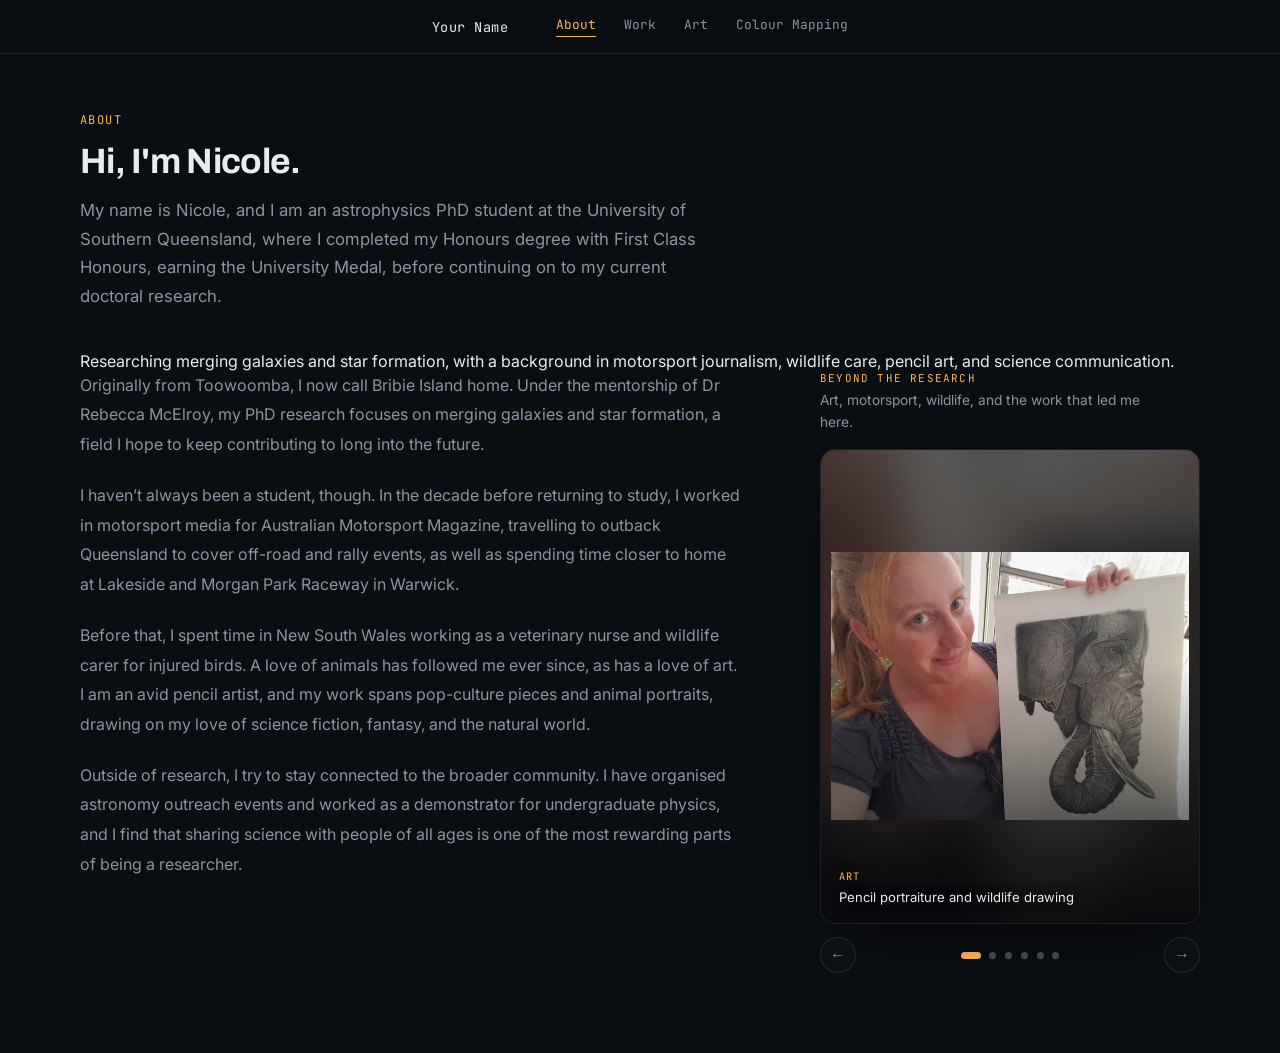
==== about.html @ 08214e82 "Add files via upload" ====
<!DOCTYPE html>
<html lang="en">
<head>
    <meta charset="UTF-8">
    <meta name="viewport" content="width=device-width, initial-scale=1.0">

    <title>About - Astrophysics Portfolio</title>
    <meta
        name="description"
        content="About Nicole - astrophysics research, science communication, art, wildlife care, and motorsport journalism."
    >

    <link rel="icon" type="image/svg+xml" href="favicon.svg">

    <link rel="preconnect" href="https://fonts.googleapis.com">
    <link rel="preconnect" href="https://fonts.gstatic.com" crossorigin>
    <link
        href="https://fonts.googleapis.com/css2?family=Archivo:wght@500;600;700;800&family=Inter:wght@400;500;600&family=JetBrains+Mono:wght@400;500;600&display=swap"
        rel="stylesheet"
    >

    <link rel="stylesheet" href="style.css">
</head>

<body>
    <header class="sitenav mono">
        <div class="sitenav-inner">
            <a href="index.html" class="sitenav-logo">Your Name</a>

            <nav class="sitenav-links" aria-label="Primary navigation">
                <a href="about.html" class="active" aria-current="page">About</a>
                <a href="work.html">Work</a>
                <a href="art.html">Art</a>
                <a href="channel_mapping.html">Colour Mapping</a>
            </nav>
        </div>
    </header>

    <main class="page-shell">
        <div class="page-inner about-page">
            <section class="about-hero">
                <div class="about-hero-copy">
                    <div class="page-eyebrow mono">About</div>

                    <h1 class="page-title">Hi, I'm Nicole.</h1>

                    <p class="page-lede">
                        My name is Nicole, and I am an astrophysics PhD student at the
                        University of Southern Queensland, where I completed my Honours
                        degree with First Class Honours, earning the University Medal,
                        before continuing on to my current doctoral research.
                    </p>

                    <p class="about-hero-support">
                        Researching merging galaxies and star formation, with a background
                        in motorsport journalism, wildlife care, pencil art, and science
                        communication.
                    </p>
                </div>
            </section>

            <div class="about-layout">
                <section class="about-body" aria-label="Biography">
                    <div class="about-copy">
                        <p>
                            Originally from Toowoomba, I now call Bribie Island home.
                            Under the mentorship of Dr Rebecca McElroy, my PhD research
                            focuses on merging galaxies and star formation, a field I
                            hope to keep contributing to long into the future.
                        </p>

                        <p>
                            I haven’t always been a student, though. In the decade before
                            returning to study, I worked in motorsport media for
                            Australian Motorsport Magazine, travelling to outback
                            Queensland to cover off-road and rally events, as well as
                            spending time closer to home at Lakeside and Morgan Park
                            Raceway in Warwick.
                        </p>

                        <p>
                            Before that, I spent time in New South Wales working as a
                            veterinary nurse and wildlife carer for injured birds. A love
                            of animals has followed me ever since, as has a love of art.
                            I am an avid pencil artist, and my work spans pop-culture
                            pieces and animal portraits, drawing on my love of science
                            fiction, fantasy, and the natural world.
                        </p>

                        <p>
                            Outside of research, I try to stay connected to the broader
                            community. I have organised astronomy outreach events and
                            worked as a demonstrator for undergraduate physics, and I
                            find that sharing science with people of all ages is one of
                            the most rewarding parts of being a researcher.
                        </p>
                    </div>
                </section>

                <aside class="about-gallery" aria-label="Photo slideshow">
                    <div class="about-gallery-heading">
                        <div class="about-gallery-kicker mono">Beyond the research</div>
                        <p>Art, motorsport, wildlife, and the work that led me here.</p>
                    </div>

                    <div
                        class="about-carousel"
                        data-carousel
                        tabindex="0"
                        aria-roledescription="carousel"
                        aria-label="Photos from art, motorsport journalism, and wildlife care"
                    >
                        <figure
                            class="about-slide is-active"
                            style="--slide-image: url('images/about/01-art-elephant.webp'); --slide-position: 52% 45%;"
                            aria-hidden="false"
                        >
                            <div class="about-slide-backdrop" aria-hidden="true"></div>
                            <img
                                src="images/about/01-art-elephant.webp"
                                alt="Portrait beside a detailed pencil drawing of an elephant"
                                loading="eager"
                            >
                            <figcaption>
                                <span class="mono">Art</span>
                                Pencil portraiture and wildlife drawing
                            </figcaption>
                        </figure>

                        <figure
                            class="about-slide"
                            style="--slide-image: url('images/about/02-motorsport-buggy.webp'); --slide-position: 62% 48%;"
                            aria-hidden="true"
                        >
                            <div class="about-slide-backdrop" aria-hidden="true"></div>
                            <img
                                src="images/about/02-motorsport-buggy.webp"
                                alt="Motorsport event selfie beside an off-road racing buggy"
                                loading="lazy"
                            >
                            <figcaption>
                                <span class="mono">Motorsport</span>
                                Reporting from off-road and rally events
                            </figcaption>
                        </figure>

                        <figure
                            class="about-slide"
                            style="--slide-image: url('images/about/03-wildlife-parrot.webp'); --slide-position: 34% 42%;"
                            aria-hidden="true"
                        >
                            <div class="about-slide-backdrop" aria-hidden="true"></div>
                            <img
                                src="images/about/03-wildlife-parrot.webp"
                                alt="Smiling portrait with a green parrot"
                                loading="lazy"
                            >
                            <figcaption>
                                <span class="mono">Wildlife</span>
                                A lifelong connection with birds and animals
                            </figcaption>
                        </figure>

                        <figure
                            class="about-slide"
                            style="--slide-image: url('images/about/04-art-portrait.webp'); --slide-position: 58% 38%;"
                            aria-hidden="true"
                        >
                            <div class="about-slide-backdrop" aria-hidden="true"></div>
                            <img
                                src="images/about/04-art-portrait.webp"
                                alt="Portrait beside a large work-in-progress fantasy artwork"
                                loading="lazy"
                            >
                            <figcaption>
                                <span class="mono">Art</span>
                                Pop-culture, fantasy, and character studies
                            </figcaption>
                        </figure>

                        <figure
                            class="about-slide"
                            style="--slide-image: url('images/about/05-motorsport-photographer.webp'); --slide-position: 50% 38%;"
                            aria-hidden="true"
                        >
                            <div class="about-slide-backdrop" aria-hidden="true"></div>
                            <img
                                src="images/about/05-motorsport-photographer.webp"
                                alt="Motorsport photographer standing in a dusty event area"
                                loading="lazy"
                            >
                            <figcaption>
                                <span class="mono">Motorsport</span>
                                Trackside photography and event coverage
                            </figcaption>
                        </figure>

                        <figure
                            class="about-slide"
                            style="--slide-image: url('images/about/06-wildlife-cockatoo.webp'); --slide-position: 42% 34%;"
                            aria-hidden="true"
                        >
                            <div class="about-slide-backdrop" aria-hidden="true"></div>
                            <img
                                src="images/about/06-wildlife-cockatoo.webp"
                                alt="Portrait beside a pink and white cockatoo"
                                loading="lazy"
                            >
                            <figcaption>
                                <span class="mono">Wildlife</span>
                                Curiosity, care, and the natural world
                            </figcaption>
                        </figure>
                    </div>

                    <div class="about-carousel-controls">
                        <button
                            class="about-carousel-arrow"
                            type="button"
                            data-carousel-prev
                            aria-label="Show previous photo"
                        >
                            &#8592;
                        </button>

                        <div class="about-carousel-dots" aria-label="Choose a photo">
                            <button class="is-active" type="button" data-carousel-dot="0" aria-label="Show photo 1" aria-current="true"></button>
                            <button type="button" data-carousel-dot="1" aria-label="Show photo 2"></button>
                            <button type="button" data-carousel-dot="2" aria-label="Show photo 3"></button>
                            <button type="button" data-carousel-dot="3" aria-label="Show photo 4"></button>
                            <button type="button" data-carousel-dot="4" aria-label="Show photo 5"></button>
                            <button type="button" data-carousel-dot="5" aria-label="Show photo 6"></button>
                        </div>

                        <button
                            class="about-carousel-arrow"
                            type="button"
                            data-carousel-next
                            aria-label="Show next photo"
                        >
                            &#8594;
                        </button>
                    </div>
                </aside>
            </div>
        </div>
    </main>

    <script>
        (() => {
            const carousel = document.querySelector('[data-carousel]');
            if (!carousel) return;

            const slides = [...carousel.querySelectorAll('.about-slide')];
            const dots = [...document.querySelectorAll('[data-carousel-dot]')];
            const previousButton = document.querySelector('[data-carousel-prev]');
            const nextButton = document.querySelector('[data-carousel-next]');
            const reduceMotion = window.matchMedia('(prefers-reduced-motion: reduce)');

            let currentIndex = 0;
            let timer = null;
            let userPaused = false;

            const showSlide = (index) => {
                currentIndex = (index + slides.length) % slides.length;

                slides.forEach((slide, slideIndex) => {
                    const isActive = slideIndex === currentIndex;
                    slide.classList.toggle('is-active', isActive);
                    slide.setAttribute('aria-hidden', String(!isActive));
                });

                dots.forEach((dot, dotIndex) => {
                    const isActive = dotIndex === currentIndex;
                    dot.classList.toggle('is-active', isActive);

                    if (isActive) {
                        dot.setAttribute('aria-current', 'true');
                    } else {
                        dot.removeAttribute('aria-current');
                    }
                });
            };

            const stopTimer = () => {
                if (timer !== null) {
                    window.clearInterval(timer);
                    timer = null;
                }
            };

            const startTimer = () => {
                stopTimer();

                if (reduceMotion.matches || userPaused || document.hidden) return;

                timer = window.setInterval(() => {
                    showSlide(currentIndex + 1);
                }, 6000);
            };

            const showPrevious = () => {
                showSlide(currentIndex - 1);
                startTimer();
            };

            const showNext = () => {
                showSlide(currentIndex + 1);
                startTimer();
            };

            previousButton?.addEventListener('click', showPrevious);
            nextButton?.addEventListener('click', showNext);

            dots.forEach((dot) => {
                dot.addEventListener('click', () => {
                    showSlide(Number(dot.dataset.carouselDot));
                    startTimer();
                });
            });

            carousel.addEventListener('mouseenter', stopTimer);
            carousel.addEventListener('mouseleave', startTimer);
            carousel.addEventListener('focusin', stopTimer);
            carousel.addEventListener('focusout', startTimer);

            carousel.addEventListener('keydown', (event) => {
                if (event.key === 'ArrowLeft') {
                    event.preventDefault();
                    showPrevious();
                }

                if (event.key === 'ArrowRight') {
                    event.preventDefault();
                    showNext();
                }
            });

            document.addEventListener('visibilitychange', startTimer);
            reduceMotion.addEventListener?.('change', startTimer);

            showSlide(0);
            startTimer();
        })();
    </script>
</body>
</html>
---- style.css ----
/* --- YOUR CONTROL PANEL (CSS Variables) --- */
:root {
    --bg: #0a0d12;
    --panel: rgba(18, 22, 29, 0.55); /* Transparent dark blue/gray */
    --border-lit: rgba(255, 255, 255, 0.1);
    --text: #e8ecf1;
    --muted: #8a94a3;
    --accent: #ffb454;
    
    --font-main: 'Inter', sans-serif;
    --font-heading: 'Archivo', sans-serif;
    --font-mono: 'JetBrains Mono', monospace;
}

/* --- BASE STYLES --- */
* {
    margin: 0;
    padding: 0;
    box-sizing: border-box;
}

html {
    background: var(--bg);
}

body {
    background: var(--bg);
    color: var(--text);
    font-family: var(--font-main);
    -webkit-font-smoothing: antialiased;
}

/* Homepage only: centers the glass panel perfectly, hides video overflow.
   Applied via <body class="home-body"> on index.html - other pages need
   normal document flow so their content isn't shrunk into a centered box. */
body.home-body {
    display: flex;
    align-items: center;
    justify-content: center;
    min-height: 100vh;
    overflow: hidden;
}

.mono {
    font-family: var(--font-mono);
}

/* --- BACKGROUND VIDEO & OVERLAY --- */
.bg-video {
    position: absolute;
    top: 50%;
    left: 50%;
    min-width: 100%;
    min-height: 100%;
    width: auto;
    height: auto;
    transform: translate(-50%, -50%);
    z-index: -2; /* Pushes video to the very back */
    object-fit: cover;
}

.bg-overlay {
    position: absolute;
    top: 0;
    left: 0;
    width: 100vw;
    height: 100vh;
    background: rgba(10, 13, 18, 0.65); /* Dims the video */
    z-index: -1; /* Sits between the video and the glass panel */
}

/* --- GLASS PANEL --- */
.glass-panel {
    background: var(--panel);
    backdrop-filter: blur(16px);
    -webkit-backdrop-filter: blur(16px); /* For Safari support */
    border: 1px solid var(--border-lit);
    border-radius: 16px;
    padding: 3rem 4rem;
    text-align: center;
    max-width: 700px;
    width: 90%;
    z-index: 1;
    box-shadow: 0 25px 50px -12px rgba(0, 0, 0, 0.5);
}

.profile-pic {
    width: 120px;
    height: 120px;
    border-radius: 50%;
    background-color: var(--border-lit);
    /* When you have a profile photo, upload it to GitHub and uncomment the line below: */
    /* background-image: url('your-photo-name.jpg'); */
    background-size: cover;
    background-position: center;
    margin: 0 auto 1.5rem;
    border: 2px solid var(--border-lit);
}

.name {
    font-family: var(--font-heading);
    font-weight: 700;
    font-size: 2.5rem;
    margin-bottom: 0.5rem;
    letter-spacing: -0.02em;
}

.title {
    color: var(--accent);
    font-size: 0.85rem;
    text-transform: uppercase;
    letter-spacing: 0.1em;
    margin-bottom: 1.5rem;
}

.bio {
    color: var(--muted);
    line-height: 1.7;
    margin-bottom: 2.5rem;
    font-size: 1.05rem;
}

/* --- NAVIGATION LINKS --- */
.links {
    display: flex;
    justify-content: center;
    flex-wrap: wrap;
    gap: 2rem;
    font-size: 0.85rem;
}

.links a {
    color: var(--text);
    text-decoration: none;
    position: relative;
    padding-bottom: 4px;
    transition: color 0.3s ease;
}

.links a:hover {
    color: var(--accent);
}

/* Animated underline effect on hover */
.links a::after {
    content: '';
    position: absolute;
    width: 0;
    height: 1px;
    bottom: 0;
    left: 0;
    background-color: var(--accent);
    transition: width 0.3s ease;
}

.links a:hover::after {
    width: 100%;
}

/* --- MOBILE RESPONSIVENESS --- */
@media (max-width: 600px) {
    .glass-panel {
        padding: 2rem;
    }
    .links {
        gap: 1rem;
        flex-direction: column;
    }
}

/* --- REDUCED MOTION --- */
@media (prefers-reduced-motion: reduce) {
    .bg-video {
        display: none;
    }
    .bg-overlay {
        background: var(--bg);
    }
}

/* =============================================================
   SITE-WIDE NAV (present on every page - home, about, work, art,
   colour mapping). Lets people get around from anywhere, not just
   the homepage hero.
   ============================================================= */
.sitenav {
    position: fixed;
    top: 0;
    left: 0;
    width: 100%;
    z-index: 10;
    background: rgba(10, 13, 18, 0.55);
    backdrop-filter: blur(12px);
    -webkit-backdrop-filter: blur(12px);
    border-bottom: 1px solid var(--border-lit);
}

.sitenav-inner {
    max-width: 1180px;
    margin: 0 auto;
    padding: 1rem 1.5rem;
    display: flex;
    align-items: center;
    justify-content: center;
    gap: 3rem;
}

.sitenav-logo {
    color: var(--text);
    text-decoration: none;
    font-size: 0.85rem;
    letter-spacing: 0.04em;
}

.sitenav-links {
    display: flex;
    gap: 1.75rem;
    font-size: 0.8rem;
}

.sitenav-links a {
    color: var(--muted);
    text-decoration: none;
    padding-bottom: 3px;
    border-bottom: 1px solid transparent;
    transition: color 0.2s ease, border-color 0.2s ease;
}

.sitenav-links a:hover {
    color: var(--text);
}

.sitenav-links a.active {
    color: var(--accent);
    border-bottom-color: var(--accent);
}

/* --- Mobile nav: stack + wrap --- */
@media (max-width: 600px) {
    .sitenav-inner {
        flex-direction: column;
        gap: 0.6rem;
        padding: 0.85rem 1.25rem;
    }
    .sitenav-links {
        gap: 1.1rem;
        flex-wrap: wrap;
        justify-content: center;
    }
}

/* =============================================================
   INTERIOR PAGE SHELL (about / work / art) - no video background,
   just the base colour, so longer text stays easy to read.
   ============================================================= */
.page-shell {
    min-height: 100vh;
    padding: 7rem 1.5rem 5rem;
    background: var(--bg);
}

.page-inner {
    max-width: 800px;
    margin: 0 auto;
}

.page-eyebrow {
    color: var(--accent);
    font-size: 0.75rem;
    letter-spacing: 0.12em;
    text-transform: uppercase;
    margin-bottom: 0.9rem;
}

.page-title {
    font-family: var(--font-heading);
    font-weight: 700;
    font-size: 2.2rem;
    letter-spacing: -0.02em;
    margin-bottom: 1rem;
}

.page-lede {
    color: var(--muted);
    line-height: 1.7;
    font-size: 1.05rem;
    max-width: 620px;
    margin-bottom: 2.5rem;
}

/* --- Placeholder callouts: obvious, not meant to ship --- */
.placeholder-note {
    border: 1px dashed var(--border-lit);
    border-radius: 10px;
    padding: 1.1rem 1.3rem;
    margin-bottom: 1.5rem;
    color: var(--muted);
    font-size: 0.85rem;
    line-height: 1.6;
}

.placeholder-note b {
    color: var(--accent);
    font-family: var(--font-mono);
    font-size: 0.72rem;
    letter-spacing: 0.06em;
    text-transform: uppercase;
    display: block;
    margin-bottom: 0.4rem;
}

/* --- Work list --- */
.work-list {
    display: flex;
    flex-direction: column;
    gap: 1.1rem;
}

.work-card {
    background: var(--panel);
    border: 1px solid var(--border-lit);
    border-radius: 12px;
    padding: 1.4rem 1.6rem;
}

.work-card h3 {
    font-family: var(--font-heading);
    font-size: 1.15rem;
    margin-bottom: 0.4rem;
}

.work-card p {
    color: var(--muted);
    font-size: 0.95rem;
    line-height: 1.6;
    margin-bottom: 0.8rem;
}

.work-tags {
    display: flex;
    gap: 0.5rem;
    flex-wrap: wrap;
}

.work-tags span {
    font-family: var(--font-mono);
    font-size: 0.7rem;
    color: var(--muted);
    border: 1px solid var(--border-lit);
    border-radius: 999px;
    padding: 0.2rem 0.6rem;
}

/* --- Art grid --- */
.art-grid {
    display: grid;
    grid-template-columns: repeat(3, 1fr);
    gap: 0.9rem;
}

@media (max-width: 600px) {
    .art-grid {
        grid-template-columns: repeat(2, 1fr);
    }
}

.art-tile {
    aspect-ratio: 1/1;
    border-radius: 10px;
    border: 1px dashed var(--border-lit);
    background: var(--panel);
    display: flex;
    align-items: center;
    justify-content: center;
    color: var(--muted);
    font-family: var(--font-mono);
    font-size: 0.7rem;
    text-align: center;
    padding: 0.5rem;
}

/* --- CTA button (homepage hero) --- */
.btn-primary {
    display: inline-block;
    background: var(--accent);
    color: #1a1206;
    font-family: var(--font-mono);
    font-size: 0.8rem;
    font-weight: 600;
    text-decoration: none;
    padding: 0.7rem 1.3rem;
    border-radius: 999px;
    margin-top: 0.5rem;
    transition: filter 0.2s ease;
}

.btn-primary:hover {
    filter: brightness(1.08);
}
/* =============================================================
   ABOUT PAGE - BIOGRAPHY + PHOTO STORY
   ============================================================= */
.about-page {
    max-width: 1120px;
}

.about-intro {
    max-width: 780px;
}

.about-intro .page-lede {
    max-width: 760px;
    margin-bottom: 3.25rem;
}

.about-layout {
    display: grid;
    grid-template-columns: minmax(0, 1fr) minmax(300px, 380px);
    gap: clamp(2.5rem, 6vw, 5rem);
    align-items: start;
}

.about-copy {
    max-width: 680px;
}

.about-copy p {
    color: var(--muted);
    font-size: 1rem;
    line-height: 1.85;
    margin-bottom: 1.35rem;
}

.about-copy p:last-child {
    margin-bottom: 0;
}

/* Keeping the biography left aligned is more readable than full
   justification at this width. Add text-align: justify here later
   if you decide you prefer the more formal editorial look. */

.about-gallery {
    position: sticky;
    top: 6.5rem;
}

.about-gallery-heading {
    margin-bottom: 1rem;
}

.about-gallery-kicker {
    color: var(--accent);
    font-size: 0.68rem;
    letter-spacing: 0.11em;
    text-transform: uppercase;
    margin-bottom: 0.35rem;
}

.about-gallery-heading p {
    color: var(--muted);
    font-size: 0.86rem;
    line-height: 1.55;
    max-width: 330px;
}

.about-carousel {
    position: relative;
    aspect-ratio: 4 / 5;
    overflow: hidden;
    border-radius: 15px;
    border: 1px solid var(--border-lit);
    background: #05070a;
    box-shadow: 0 24px 55px -32px rgba(0, 0, 0, 0.95);
    isolation: isolate;
    outline: none;
}

.about-carousel:focus-visible {
    border-color: var(--accent);
    box-shadow:
        0 0 0 3px rgba(255, 180, 84, 0.16),
        0 24px 55px -32px rgba(0, 0, 0, 0.95);
}

.about-slide {
    position: absolute;
    inset: 0;
    margin: 0;
    opacity: 0;
    visibility: hidden;
    transition: opacity 0.75s ease, visibility 0.75s ease;
}

.about-slide.is-active {
    opacity: 1;
    visibility: visible;
    z-index: 2;
}

.about-slide-backdrop {
    position: absolute;
    inset: -8%;
    z-index: 0;
    background-image: var(--slide-image);
    background-position: center;
    background-size: cover;
    filter: blur(25px) brightness(0.42) saturate(0.8);
    transform: scale(1.12);
}

.about-slide::after {
    content: "";
    position: absolute;
    inset: 0;
    z-index: 2;
    pointer-events: none;
    background:
        linear-gradient(
            to bottom,
            rgba(5, 7, 10, 0.03) 45%,
            rgba(5, 7, 10, 0.9) 100%
        );
}

.about-slide img {
    position: relative;
    z-index: 1;
    display: block;
    width: 100%;
    height: 100%;
    object-fit: contain;
    padding: 0.65rem;
}

.about-slide figcaption {
    position: absolute;
    left: 1.15rem;
    right: 1.15rem;
    bottom: 1rem;
    z-index: 3;
    color: var(--text);
    font-size: 0.82rem;
    line-height: 1.45;
    text-shadow: 0 1px 12px rgba(0, 0, 0, 0.85);
}

.about-slide figcaption .mono {
    display: block;
    color: var(--accent);
    font-size: 0.64rem;
    letter-spacing: 0.1em;
    text-transform: uppercase;
    margin-bottom: 0.2rem;
}

.about-carousel-controls {
    display: grid;
    grid-template-columns: 36px 1fr 36px;
    align-items: center;
    gap: 0.8rem;
    margin-top: 0.85rem;
}

.about-carousel-arrow {
    width: 36px;
    height: 36px;
    display: inline-flex;
    align-items: center;
    justify-content: center;
    border: 1px solid var(--border-lit);
    border-radius: 999px;
    background: var(--panel);
    color: var(--muted);
    cursor: pointer;
    font-size: 1rem;
    transition:
        color 0.2s ease,
        border-color 0.2s ease,
        background 0.2s ease;
}

.about-carousel-arrow:hover,
.about-carousel-arrow:focus-visible {
    color: var(--text);
    border-color: var(--accent);
    background: rgba(255, 180, 84, 0.08);
    outline: none;
}

.about-carousel-dots {
    display: flex;
    align-items: center;
    justify-content: center;
    gap: 0.55rem;
}

.about-carousel-dots button {
    width: 7px;
    height: 7px;
    padding: 0;
    border: 0;
    border-radius: 999px;
    background: var(--muted);
    opacity: 0.42;
    cursor: pointer;
    transition:
        width 0.2s ease,
        opacity 0.2s ease,
        background 0.2s ease;
}

.about-carousel-dots button:hover,
.about-carousel-dots button:focus-visible {
    opacity: 0.9;
    outline: 2px solid rgba(255, 180, 84, 0.35);
    outline-offset: 3px;
}

.about-carousel-dots button.is-active {
    width: 20px;
    background: var(--accent);
    opacity: 1;
}

@media (max-width: 860px) {
    .about-layout {
        grid-template-columns: 1fr;
        gap: 3rem;
    }

    .about-gallery {
        position: static;
        width: min(100%, 440px);
    }

    .about-gallery-heading p {
        max-width: none;
    }
}

@media (max-width: 600px) {
    .about-intro .page-lede {
        margin-bottom: 2.5rem;
    }

    .about-copy p {
        font-size: 0.96rem;
        line-height: 1.78;
    }

    .about-gallery {
        width: 100%;
    }
}

@media (prefers-reduced-motion: reduce) {
    .about-slide {
        transition: none;
    }

    .about-carousel-dots button,
    .about-carousel-arrow {
        transition: none;
    }
}
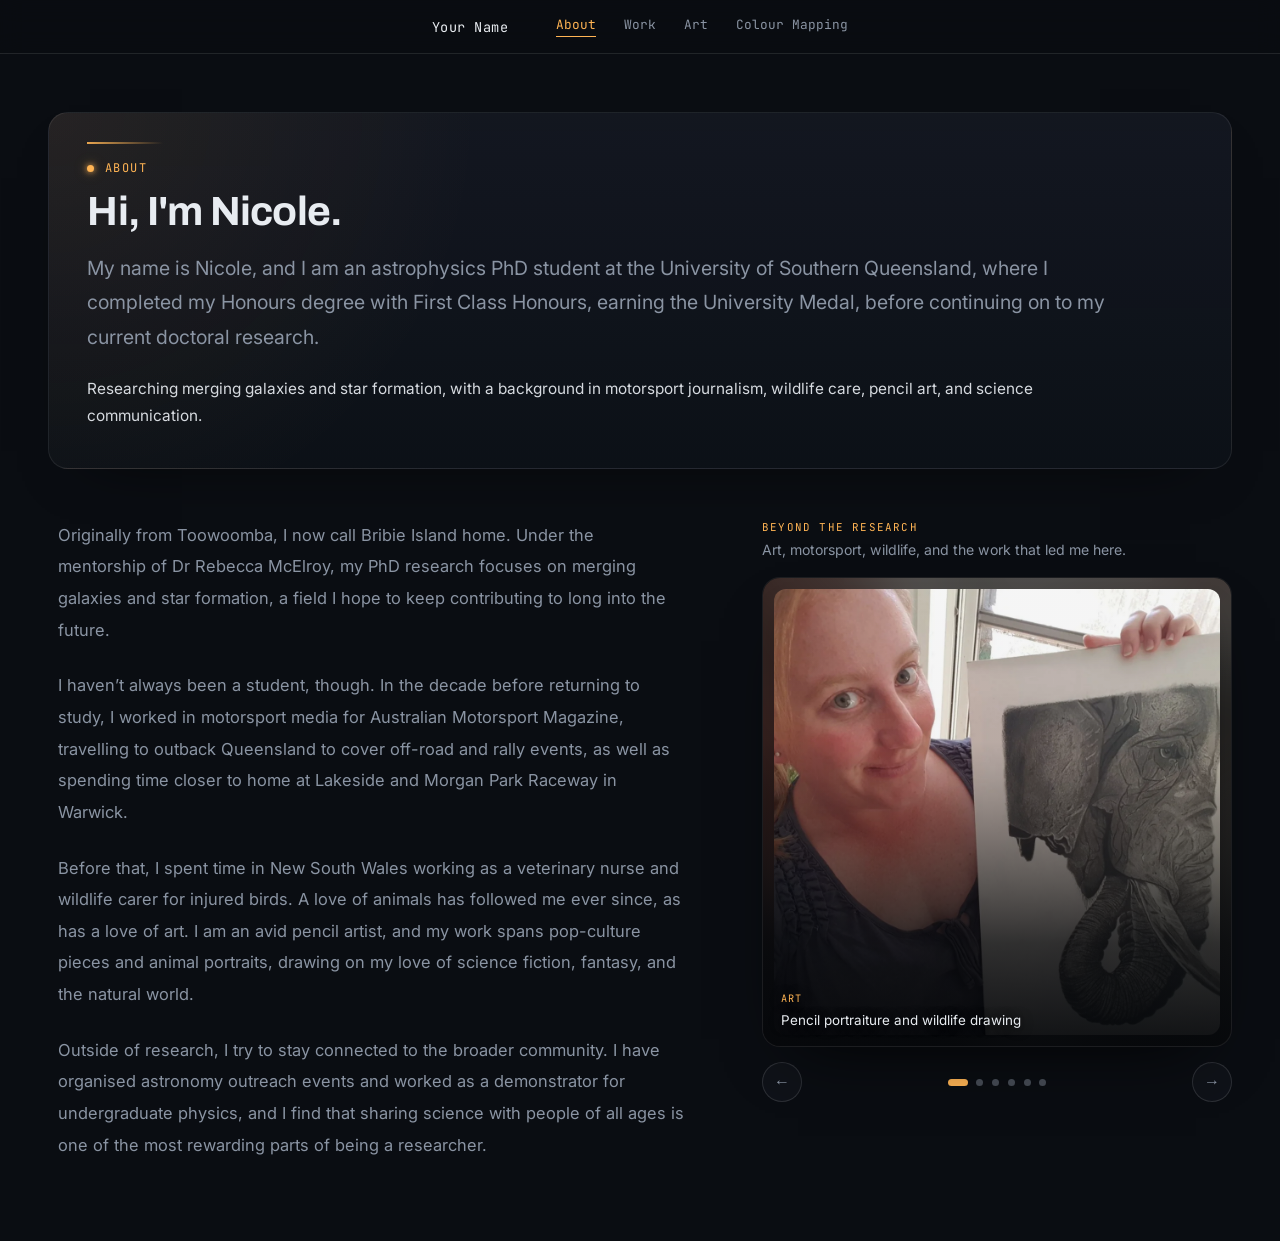
==== commit 155ab91e: "Add files via upload" ====
--- a/about.html
+++ b/about.html
@@ -11,22 +11,360 @@
     >
 
     <link rel="icon" type="image/svg+xml" href="favicon.svg">
-
     <link rel="preconnect" href="https://fonts.googleapis.com">
     <link rel="preconnect" href="https://fonts.gstatic.com" crossorigin>
     <link
         href="https://fonts.googleapis.com/css2?family=Archivo:wght@500;600;700;800&family=Inter:wght@400;500;600&family=JetBrains+Mono:wght@400;500;600&display=swap"
         rel="stylesheet"
     >
-
     <link rel="stylesheet" href="style.css">
+
+    <!-- About-page layout is kept here so later shared CSS edits cannot break it. -->
+    <style>
+        .about-v4 .about-v4-shell {
+            min-height: 100vh;
+            padding: 7rem clamp(1.5rem, 4vw, 3rem) 5rem;
+            background: var(--bg);
+        }
+
+        .about-v4 .about-v4-inner {
+            width: min(100%, 1380px);
+            margin: 0 auto;
+        }
+
+        .about-v4 .about-v4-hero {
+            position: relative;
+            overflow: hidden;
+            padding: clamp(1.8rem, 3vw, 2.8rem);
+            margin-bottom: clamp(2.7rem, 4vw, 4rem);
+            border: 1px solid rgba(255, 255, 255, 0.08);
+            border-radius: 20px;
+            background:
+                radial-gradient(circle at top left, rgba(255, 180, 84, 0.08), transparent 35%),
+                linear-gradient(180deg, rgba(20, 24, 33, 0.95), rgba(13, 17, 24, 0.91));
+            box-shadow: 0 24px 60px -42px rgba(0, 0, 0, 0.85);
+        }
+
+        .about-v4 .about-v4-hero::before {
+            content: "";
+            position: absolute;
+            left: clamp(1.8rem, 3vw, 2.8rem);
+            top: clamp(1.35rem, 2.3vw, 1.95rem);
+            width: 76px;
+            height: 2px;
+            background: linear-gradient(90deg, var(--accent), rgba(255, 180, 84, 0));
+            opacity: 0.9;
+        }
+
+        .about-v4 .about-v4-hero-copy {
+            position: relative;
+            z-index: 1;
+            padding-top: 0.55rem;
+        }
+
+        .about-v4 .about-v4-eyebrow {
+            display: flex;
+            align-items: center;
+            gap: 0.65rem;
+            color: var(--accent);
+            font-family: var(--font-mono);
+            font-size: 0.75rem;
+            letter-spacing: 0.12em;
+            text-transform: uppercase;
+            margin-bottom: 0.9rem;
+        }
+
+        .about-v4 .about-v4-eyebrow::before {
+            content: "";
+            width: 7px;
+            height: 7px;
+            flex: 0 0 7px;
+            border-radius: 50%;
+            background: var(--accent);
+            box-shadow:
+                0 0 6px rgba(255, 180, 84, 0.95),
+                0 0 14px rgba(255, 180, 84, 0.4);
+        }
+
+        .about-v4 .about-v4-title {
+            font-family: var(--font-heading);
+            font-weight: 700;
+            font-size: clamp(2.55rem, 3.1vw, 3.7rem);
+            line-height: 1.02;
+            letter-spacing: -0.02em;
+            margin: 0 0 1.15rem;
+        }
+
+        .about-v4 .about-v4-lede {
+            max-width: 1050px;
+            color: var(--muted);
+            font-size: clamp(1.05rem, 0.55vw + 0.92rem, 1.22rem);
+            line-height: 1.78;
+            margin: 0 0 1.35rem;
+        }
+
+        .about-v4 .about-v4-summary {
+            max-width: 980px;
+            color: var(--text);
+            font-size: 0.96rem;
+            line-height: 1.72;
+            margin: 0;
+            opacity: 0.92;
+        }
+
+        .about-v4 .about-v4-layout {
+            display: grid;
+            grid-template-columns: minmax(0, 1fr) minmax(380px, 470px);
+            gap: clamp(3rem, 6vw, 5.5rem);
+            align-items: start;
+        }
+
+        .about-v4 .about-v4-copy {
+            max-width: 800px;
+            padding-left: clamp(0rem, 1vw, 0.65rem);
+        }
+
+        .about-v4 .about-v4-copy p {
+            color: var(--muted);
+            font-size: 1.03rem;
+            line-height: 1.92;
+            margin: 0 0 1.5rem;
+        }
+
+        .about-v4 .about-v4-copy p:last-child {
+            margin-bottom: 0;
+        }
+
+        .about-v4 .about-v4-gallery {
+            position: sticky;
+            top: 6.7rem;
+            align-self: start;
+            min-width: 0;
+        }
+
+        .about-v4 .about-v4-gallery-heading {
+            margin-bottom: 1rem;
+        }
+
+        .about-v4 .about-v4-gallery-kicker {
+            color: var(--accent);
+            font-family: var(--font-mono);
+            font-size: 0.68rem;
+            letter-spacing: 0.11em;
+            text-transform: uppercase;
+            margin-bottom: 0.35rem;
+        }
+
+        .about-v4 .about-v4-gallery-heading p {
+            max-width: 410px;
+            color: var(--muted);
+            font-size: 0.88rem;
+            line-height: 1.55;
+            margin: 0;
+        }
+
+        .about-v4 .about-v4-carousel {
+            position: relative;
+            width: 100%;
+            aspect-ratio: 1 / 1;
+            overflow: hidden;
+            border-radius: 18px;
+            border: 1px solid rgba(255, 255, 255, 0.09);
+            background: #05070a;
+            box-shadow: 0 28px 65px -36px rgba(0, 0, 0, 0.95);
+            isolation: isolate;
+            outline: none;
+        }
+
+        .about-v4 .about-v4-carousel:focus-visible {
+            border-color: var(--accent);
+            box-shadow:
+                0 0 0 3px rgba(255, 180, 84, 0.16),
+                0 28px 65px -36px rgba(0, 0, 0, 0.95);
+        }
+
+        .about-v4 .about-v4-slide {
+            position: absolute;
+            inset: 0;
+            margin: 0;
+            opacity: 0;
+            visibility: hidden;
+            transition: opacity 0.75s ease, visibility 0.75s ease;
+        }
+
+        .about-v4 .about-v4-slide.is-active {
+            opacity: 1;
+            visibility: visible;
+            z-index: 2;
+        }
+
+        .about-v4 .about-v4-backdrop {
+            position: absolute;
+            inset: -10%;
+            z-index: 0;
+            background-image: var(--slide-image);
+            background-position: var(--slide-position, center);
+            background-size: cover;
+            filter: blur(28px) brightness(0.38) saturate(0.82);
+            transform: scale(1.12);
+        }
+
+        .about-v4 .about-v4-slide::after {
+            content: "";
+            position: absolute;
+            inset: 0;
+            z-index: 2;
+            pointer-events: none;
+            background: linear-gradient(
+                to bottom,
+                rgba(5, 7, 10, 0.04) 35%,
+                rgba(5, 7, 10, 0.78) 78%,
+                rgba(5, 7, 10, 0.94) 100%
+            );
+        }
+
+        .about-v4 .about-v4-slide img {
+            position: relative;
+            z-index: 1;
+            display: block;
+            width: calc(100% - 1.4rem);
+            height: calc(100% - 1.4rem);
+            margin: 0.7rem;
+            border-radius: 12px;
+            object-fit: cover;
+            object-position: var(--slide-position, center);
+            box-shadow: 0 12px 32px -20px rgba(0, 0, 0, 0.85);
+        }
+
+        .about-v4 .about-v4-slide figcaption {
+            position: absolute;
+            left: 1.15rem;
+            right: 1.15rem;
+            bottom: 1rem;
+            z-index: 3;
+            color: var(--text);
+            font-size: 0.84rem;
+            line-height: 1.45;
+            text-shadow: 0 1px 12px rgba(0, 0, 0, 0.85);
+        }
+
+        .about-v4 .about-v4-slide figcaption span {
+            display: block;
+            color: var(--accent);
+            font-family: var(--font-mono);
+            font-size: 0.64rem;
+            letter-spacing: 0.1em;
+            text-transform: uppercase;
+            margin-bottom: 0.22rem;
+        }
+
+        .about-v4 .about-v4-controls {
+            display: grid;
+            grid-template-columns: 40px 1fr 40px;
+            align-items: center;
+            gap: 0.8rem;
+            margin-top: 0.95rem;
+        }
+
+        .about-v4 .about-v4-arrow {
+            width: 40px;
+            height: 40px;
+            display: inline-flex;
+            align-items: center;
+            justify-content: center;
+            border: 1px solid rgba(255, 255, 255, 0.12);
+            border-radius: 999px;
+            background: rgba(18, 22, 29, 0.72);
+            color: var(--muted);
+            cursor: pointer;
+            font-size: 1rem;
+            transition: color 0.2s ease, border-color 0.2s ease, background 0.2s ease;
+        }
+
+        .about-v4 .about-v4-arrow:hover,
+        .about-v4 .about-v4-arrow:focus-visible {
+            color: var(--text);
+            border-color: var(--accent);
+            background: rgba(255, 180, 84, 0.08);
+            outline: none;
+        }
+
+        .about-v4 .about-v4-dots {
+            display: flex;
+            align-items: center;
+            justify-content: center;
+            gap: 0.55rem;
+        }
+
+        .about-v4 .about-v4-dots button {
+            width: 7px;
+            height: 7px;
+            padding: 0;
+            border: 0;
+            border-radius: 999px;
+            background: var(--muted);
+            opacity: 0.42;
+            cursor: pointer;
+            transition: width 0.2s ease, opacity 0.2s ease, background 0.2s ease;
+        }
+
+        .about-v4 .about-v4-dots button.is-active {
+            width: 20px;
+            background: var(--accent);
+            opacity: 1;
+        }
+
+        @media (max-width: 940px) {
+            .about-v4 .about-v4-layout {
+                grid-template-columns: 1fr;
+                gap: 3rem;
+            }
+
+            .about-v4 .about-v4-gallery {
+                position: static;
+                width: min(100%, 540px);
+            }
+        }
+
+        @media (max-width: 600px) {
+            .about-v4 .about-v4-hero {
+                padding: 1.4rem;
+                margin-bottom: 2.5rem;
+                border-radius: 16px;
+            }
+
+            .about-v4 .about-v4-title {
+                font-size: clamp(2.2rem, 8vw, 2.8rem);
+            }
+
+            .about-v4 .about-v4-lede {
+                font-size: 1rem;
+                line-height: 1.72;
+            }
+
+            .about-v4 .about-v4-copy p {
+                font-size: 0.98rem;
+                line-height: 1.8;
+            }
+
+            .about-v4 .about-v4-gallery {
+                width: 100%;
+            }
+        }
+
+        @media (prefers-reduced-motion: reduce) {
+            .about-v4 .about-v4-slide,
+            .about-v4 .about-v4-dots button {
+                transition: none;
+            }
+        }
+    </style>
 </head>
 
-<body>
+<body class="about-v4">
     <header class="sitenav mono">
         <div class="sitenav-inner">
             <a href="index.html" class="sitenav-logo">Your Name</a>
-
             <nav class="sitenav-links" aria-label="Primary navigation">
                 <a href="about.html" class="active" aria-current="page">About</a>
                 <a href="work.html">Work</a>
@@ -36,22 +374,19 @@
         </div>
     </header>
 
-    <main class="page-shell">
-        <div class="page-inner about-page">
-            <section class="about-hero">
-                <div class="about-hero-copy">
-                    <div class="page-eyebrow mono">About</div>
-
-                    <h1 class="page-title">Hi, I'm Nicole.</h1>
-
-                    <p class="page-lede">
+    <main class="about-v4-shell">
+        <div class="about-v4-inner">
+            <section class="about-v4-hero">
+                <div class="about-v4-hero-copy">
+                    <div class="about-v4-eyebrow">About</div>
+                    <h1 class="about-v4-title">Hi, I'm Nicole.</h1>
+                    <p class="about-v4-lede">
                         My name is Nicole, and I am an astrophysics PhD student at the
                         University of Southern Queensland, where I completed my Honours
                         degree with First Class Honours, earning the University Medal,
                         before continuing on to my current doctoral research.
                     </p>
-
-                    <p class="about-hero-support">
+                    <p class="about-v4-summary">
                         Researching merging galaxies and star formation, with a background
                         in motorsport journalism, wildlife care, pencil art, and science
                         communication.
@@ -59,187 +394,86 @@
                 </div>
             </section>
 
-            <div class="about-layout">
-                <section class="about-body" aria-label="Biography">
-                    <div class="about-copy">
-                        <p>
-                            Originally from Toowoomba, I now call Bribie Island home.
-                            Under the mentorship of Dr Rebecca McElroy, my PhD research
-                            focuses on merging galaxies and star formation, a field I
-                            hope to keep contributing to long into the future.
-                        </p>
-
-                        <p>
-                            I haven’t always been a student, though. In the decade before
-                            returning to study, I worked in motorsport media for
-                            Australian Motorsport Magazine, travelling to outback
-                            Queensland to cover off-road and rally events, as well as
-                            spending time closer to home at Lakeside and Morgan Park
-                            Raceway in Warwick.
-                        </p>
-
-                        <p>
-                            Before that, I spent time in New South Wales working as a
-                            veterinary nurse and wildlife carer for injured birds. A love
-                            of animals has followed me ever since, as has a love of art.
-                            I am an avid pencil artist, and my work spans pop-culture
-                            pieces and animal portraits, drawing on my love of science
-                            fiction, fantasy, and the natural world.
-                        </p>
-
-                        <p>
-                            Outside of research, I try to stay connected to the broader
-                            community. I have organised astronomy outreach events and
-                            worked as a demonstrator for undergraduate physics, and I
-                            find that sharing science with people of all ages is one of
-                            the most rewarding parts of being a researcher.
-                        </p>
-                    </div>
+            <div class="about-v4-layout">
+                <section class="about-v4-copy" aria-label="Biography">
+                    <p>
+                        Originally from Toowoomba, I now call Bribie Island home. Under the
+                        mentorship of Dr Rebecca McElroy, my PhD research focuses on merging
+                        galaxies and star formation, a field I hope to keep contributing to
+                        long into the future.
+                    </p>
+                    <p>
+                        I haven’t always been a student, though. In the decade before returning
+                        to study, I worked in motorsport media for Australian Motorsport Magazine,
+                        travelling to outback Queensland to cover off-road and rally events, as
+                        well as spending time closer to home at Lakeside and Morgan Park Raceway
+                        in Warwick.
+                    </p>
+                    <p>
+                        Before that, I spent time in New South Wales working as a veterinary
+                        nurse and wildlife carer for injured birds. A love of animals has followed
+                        me ever since, as has a love of art. I am an avid pencil artist, and my work
+                        spans pop-culture pieces and animal portraits, drawing on my love of science
+                        fiction, fantasy, and the natural world.
+                    </p>
+                    <p>
+                        Outside of research, I try to stay connected to the broader community. I
+                        have organised astronomy outreach events and worked as a demonstrator for
+                        undergraduate physics, and I find that sharing science with people of all
+                        ages is one of the most rewarding parts of being a researcher.
+                    </p>
                 </section>
 
-                <aside class="about-gallery" aria-label="Photo slideshow">
-                    <div class="about-gallery-heading">
-                        <div class="about-gallery-kicker mono">Beyond the research</div>
+                <aside class="about-v4-gallery" aria-label="Photo slideshow">
+                    <div class="about-v4-gallery-heading">
+                        <div class="about-v4-gallery-kicker">Beyond the research</div>
                         <p>Art, motorsport, wildlife, and the work that led me here.</p>
                     </div>
 
-                    <div
-                        class="about-carousel"
-                        data-carousel
-                        tabindex="0"
-                        aria-roledescription="carousel"
-                        aria-label="Photos from art, motorsport journalism, and wildlife care"
-                    >
-                        <figure
-                            class="about-slide is-active"
-                            style="--slide-image: url('images/about/01-art-elephant.webp'); --slide-position: 52% 45%;"
-                            aria-hidden="false"
-                        >
-                            <div class="about-slide-backdrop" aria-hidden="true"></div>
-                            <img
-                                src="images/about/01-art-elephant.webp"
-                                alt="Portrait beside a detailed pencil drawing of an elephant"
-                                loading="eager"
-                            >
-                            <figcaption>
-                                <span class="mono">Art</span>
-                                Pencil portraiture and wildlife drawing
-                            </figcaption>
+                    <div class="about-v4-carousel" data-carousel tabindex="0">
+                        <figure class="about-v4-slide is-active" style="--slide-image:url('images/about/01-art-elephant.webp');--slide-position:52% 45%;" aria-hidden="false">
+                            <div class="about-v4-backdrop" aria-hidden="true"></div>
+                            <img src="images/about/01-art-elephant.webp" alt="Portrait beside a detailed pencil drawing of an elephant" loading="eager">
+                            <figcaption><span>Art</span>Pencil portraiture and wildlife drawing</figcaption>
                         </figure>
-
-                        <figure
-                            class="about-slide"
-                            style="--slide-image: url('images/about/02-motorsport-buggy.webp'); --slide-position: 62% 48%;"
-                            aria-hidden="true"
-                        >
-                            <div class="about-slide-backdrop" aria-hidden="true"></div>
-                            <img
-                                src="images/about/02-motorsport-buggy.webp"
-                                alt="Motorsport event selfie beside an off-road racing buggy"
-                                loading="lazy"
-                            >
-                            <figcaption>
-                                <span class="mono">Motorsport</span>
-                                Reporting from off-road and rally events
-                            </figcaption>
+                        <figure class="about-v4-slide" style="--slide-image:url('images/about/02-motorsport-buggy.webp');--slide-position:62% 48%;" aria-hidden="true">
+                            <div class="about-v4-backdrop" aria-hidden="true"></div>
+                            <img src="images/about/02-motorsport-buggy.webp" alt="Motorsport event selfie beside an off-road racing buggy" loading="lazy">
+                            <figcaption><span>Motorsport</span>Reporting from off-road and rally events</figcaption>
                         </figure>
-
-                        <figure
-                            class="about-slide"
-                            style="--slide-image: url('images/about/03-wildlife-parrot.webp'); --slide-position: 34% 42%;"
-                            aria-hidden="true"
-                        >
-                            <div class="about-slide-backdrop" aria-hidden="true"></div>
-                            <img
-                                src="images/about/03-wildlife-parrot.webp"
-                                alt="Smiling portrait with a green parrot"
-                                loading="lazy"
-                            >
-                            <figcaption>
-                                <span class="mono">Wildlife</span>
-                                A lifelong connection with birds and animals
-                            </figcaption>
+                        <figure class="about-v4-slide" style="--slide-image:url('images/about/03-wildlife-parrot.webp');--slide-position:34% 42%;" aria-hidden="true">
+                            <div class="about-v4-backdrop" aria-hidden="true"></div>
+                            <img src="images/about/03-wildlife-parrot.webp" alt="Smiling portrait with a green parrot" loading="lazy">
+                            <figcaption><span>Wildlife</span>A lifelong connection with birds and animals</figcaption>
                         </figure>
-
-                        <figure
-                            class="about-slide"
-                            style="--slide-image: url('images/about/04-art-portrait.webp'); --slide-position: 58% 38%;"
-                            aria-hidden="true"
-                        >
-                            <div class="about-slide-backdrop" aria-hidden="true"></div>
-                            <img
-                                src="images/about/04-art-portrait.webp"
-                                alt="Portrait beside a large work-in-progress fantasy artwork"
-                                loading="lazy"
-                            >
-                            <figcaption>
-                                <span class="mono">Art</span>
-                                Pop-culture, fantasy, and character studies
-                            </figcaption>
+                        <figure class="about-v4-slide" style="--slide-image:url('images/about/04-art-portrait.webp');--slide-position:58% 38%;" aria-hidden="true">
+                            <div class="about-v4-backdrop" aria-hidden="true"></div>
+                            <img src="images/about/04-art-portrait.webp" alt="Portrait beside a large work-in-progress fantasy artwork" loading="lazy">
+                            <figcaption><span>Art</span>Pop-culture, fantasy, and character studies</figcaption>
                         </figure>
-
-                        <figure
-                            class="about-slide"
-                            style="--slide-image: url('images/about/05-motorsport-photographer.webp'); --slide-position: 50% 38%;"
-                            aria-hidden="true"
-                        >
-                            <div class="about-slide-backdrop" aria-hidden="true"></div>
-                            <img
-                                src="images/about/05-motorsport-photographer.webp"
-                                alt="Motorsport photographer standing in a dusty event area"
-                                loading="lazy"
-                            >
-                            <figcaption>
-                                <span class="mono">Motorsport</span>
-                                Trackside photography and event coverage
-                            </figcaption>
+                        <figure class="about-v4-slide" style="--slide-image:url('images/about/05-motorsport-photographer.webp');--slide-position:50% 38%;" aria-hidden="true">
+                            <div class="about-v4-backdrop" aria-hidden="true"></div>
+                            <img src="images/about/05-motorsport-photographer.webp" alt="Motorsport photographer standing in a dusty event area" loading="lazy">
+                            <figcaption><span>Motorsport</span>Trackside photography and event coverage</figcaption>
                         </figure>
-
-                        <figure
-                            class="about-slide"
-                            style="--slide-image: url('images/about/06-wildlife-cockatoo.webp'); --slide-position: 42% 34%;"
-                            aria-hidden="true"
-                        >
-                            <div class="about-slide-backdrop" aria-hidden="true"></div>
-                            <img
-                                src="images/about/06-wildlife-cockatoo.webp"
-                                alt="Portrait beside a pink and white cockatoo"
-                                loading="lazy"
-                            >
-                            <figcaption>
-                                <span class="mono">Wildlife</span>
-                                Curiosity, care, and the natural world
-                            </figcaption>
+                        <figure class="about-v4-slide" style="--slide-image:url('images/about/06-wildlife-cockatoo.webp');--slide-position:42% 34%;" aria-hidden="true">
+                            <div class="about-v4-backdrop" aria-hidden="true"></div>
+                            <img src="images/about/06-wildlife-cockatoo.webp" alt="Portrait beside a pink and white cockatoo" loading="lazy">
+                            <figcaption><span>Wildlife</span>Curiosity, care, and the natural world</figcaption>
                         </figure>
                     </div>
 
-                    <div class="about-carousel-controls">
-                        <button
-                            class="about-carousel-arrow"
-                            type="button"
-                            data-carousel-prev
-                            aria-label="Show previous photo"
-                        >
-                            &#8592;
-                        </button>
-
-                        <div class="about-carousel-dots" aria-label="Choose a photo">
-                            <button class="is-active" type="button" data-carousel-dot="0" aria-label="Show photo 1" aria-current="true"></button>
-                            <button type="button" data-carousel-dot="1" aria-label="Show photo 2"></button>
-                            <button type="button" data-carousel-dot="2" aria-label="Show photo 3"></button>
-                            <button type="button" data-carousel-dot="3" aria-label="Show photo 4"></button>
-                            <button type="button" data-carousel-dot="4" aria-label="Show photo 5"></button>
-                            <button type="button" data-carousel-dot="5" aria-label="Show photo 6"></button>
+                    <div class="about-v4-controls">
+                        <button class="about-v4-arrow" type="button" data-prev aria-label="Show previous photo">&#8592;</button>
+                        <div class="about-v4-dots" aria-label="Choose a photo">
+                            <button class="is-active" type="button" data-dot="0" aria-label="Show photo 1" aria-current="true"></button>
+                            <button type="button" data-dot="1" aria-label="Show photo 2"></button>
+                            <button type="button" data-dot="2" aria-label="Show photo 3"></button>
+                            <button type="button" data-dot="3" aria-label="Show photo 4"></button>
+                            <button type="button" data-dot="4" aria-label="Show photo 5"></button>
+                            <button type="button" data-dot="5" aria-label="Show photo 6"></button>
                         </div>
-
-                        <button
-                            class="about-carousel-arrow"
-                            type="button"
-                            data-carousel-next
-                            aria-label="Show next photo"
-                        >
-                            &#8594;
-                        </button>
+                        <button class="about-v4-arrow" type="button" data-next aria-label="Show next photo">&#8594;</button>
                     </div>
                 </aside>
             </div>
@@ -251,91 +485,53 @@
             const carousel = document.querySelector('[data-carousel]');
             if (!carousel) return;
 
-            const slides = [...carousel.querySelectorAll('.about-slide')];
-            const dots = [...document.querySelectorAll('[data-carousel-dot]')];
-            const previousButton = document.querySelector('[data-carousel-prev]');
-            const nextButton = document.querySelector('[data-carousel-next]');
+            const slides = [...carousel.querySelectorAll('.about-v4-slide')];
+            const dots = [...document.querySelectorAll('[data-dot]')];
+            const previousButton = document.querySelector('[data-prev]');
+            const nextButton = document.querySelector('[data-next]');
             const reduceMotion = window.matchMedia('(prefers-reduced-motion: reduce)');
-
             let currentIndex = 0;
             let timer = null;
-            let userPaused = false;
 
             const showSlide = (index) => {
                 currentIndex = (index + slides.length) % slides.length;
-
-                slides.forEach((slide, slideIndex) => {
-                    const isActive = slideIndex === currentIndex;
-                    slide.classList.toggle('is-active', isActive);
-                    slide.setAttribute('aria-hidden', String(!isActive));
+                slides.forEach((slide, i) => {
+                    const active = i === currentIndex;
+                    slide.classList.toggle('is-active', active);
+                    slide.setAttribute('aria-hidden', String(!active));
                 });
-
-                dots.forEach((dot, dotIndex) => {
-                    const isActive = dotIndex === currentIndex;
-                    dot.classList.toggle('is-active', isActive);
-
-                    if (isActive) {
-                        dot.setAttribute('aria-current', 'true');
-                    } else {
-                        dot.removeAttribute('aria-current');
-                    }
+                dots.forEach((dot, i) => {
+                    const active = i === currentIndex;
+                    dot.classList.toggle('is-active', active);
+                    active ? dot.setAttribute('aria-current', 'true') : dot.removeAttribute('aria-current');
                 });
             };
 
             const stopTimer = () => {
-                if (timer !== null) {
-                    window.clearInterval(timer);
-                    timer = null;
-                }
+                if (timer !== null) window.clearInterval(timer);
+                timer = null;
             };
 
             const startTimer = () => {
                 stopTimer();
-
-                if (reduceMotion.matches || userPaused || document.hidden) return;
-
-                timer = window.setInterval(() => {
-                    showSlide(currentIndex + 1);
-                }, 6000);
+                if (reduceMotion.matches || document.hidden) return;
+                timer = window.setInterval(() => showSlide(currentIndex + 1), 6000);
             };
 
-            const showPrevious = () => {
+            previousButton.addEventListener('click', () => {
                 showSlide(currentIndex - 1);
                 startTimer();
-            };
-
-            const showNext = () => {
+            });
+            nextButton.addEventListener('click', () => {
                 showSlide(currentIndex + 1);
                 startTimer();
-            };
-
-            previousButton?.addEventListener('click', showPrevious);
-            nextButton?.addEventListener('click', showNext);
-
-            dots.forEach((dot) => {
-                dot.addEventListener('click', () => {
-                    showSlide(Number(dot.dataset.carouselDot));
-                    startTimer();
-                });
             });
-
+            dots.forEach((dot) => dot.addEventListener('click', () => {
+                showSlide(Number(dot.dataset.dot));
+                startTimer();
+            }));
             carousel.addEventListener('mouseenter', stopTimer);
             carousel.addEventListener('mouseleave', startTimer);
-            carousel.addEventListener('focusin', stopTimer);
-            carousel.addEventListener('focusout', startTimer);
-
-            carousel.addEventListener('keydown', (event) => {
-                if (event.key === 'ArrowLeft') {
-                    event.preventDefault();
-                    showPrevious();
-                }
-
-                if (event.key === 'ArrowRight') {
-                    event.preventDefault();
-                    showNext();
-                }
-            });
-
             document.addEventListener('visibilitychange', startTimer);
             reduceMotion.addEventListener?.('change', startTimer);
 
--- a/style.css
+++ b/style.css
@@ -6,6 +6,7 @@
     --text: #e8ecf1;
     --muted: #8a94a3;
     --accent: #ffb454;
+    --content-width: 1380px;
     
     --font-main: 'Inter', sans-serif;
     --font-heading: 'Archivo', sans-serif;
@@ -196,7 +197,7 @@
 }
 
 .sitenav-inner {
-    max-width: 1180px;
+    max-width: var(--content-width);
     margin: 0 auto;
     padding: 1rem 1.5rem;
     display: flex;
@@ -255,12 +256,12 @@
    ============================================================= */
 .page-shell {
     min-height: 100vh;
-    padding: 7rem 1.5rem 5rem;
+    padding: 7rem clamp(1.5rem, 4vw, 3rem) 5rem;
     background: var(--bg);
 }
 
 .page-inner {
-    max-width: 800px;
+    max-width: var(--content-width);
     margin: 0 auto;
 }
 
@@ -398,50 +399,94 @@
     filter: brightness(1.08);
 }
 /* =============================================================
-   ABOUT PAGE - BIOGRAPHY + PHOTO STORY
+   ABOUT PAGE - INTRO PANEL + BIOGRAPHY/SLIDESHOW
    ============================================================= */
 .about-page {
-    max-width: 1120px;
-}
-
-.about-intro {
-    max-width: 780px;
-}
-
-.about-intro .page-lede {
+    max-width: 1380px;
+}
+
+.about-hero {
+    position: relative;
+    overflow: hidden;
+    margin-bottom: clamp(2.6rem, 4vw, 3.8rem);
+    padding: clamp(1.7rem, 3vw, 2.8rem);
+    border: 1px solid rgba(255, 255, 255, 0.08);
+    border-radius: 20px;
+    background:
+        radial-gradient(circle at top left, rgba(255, 180, 84, 0.075), transparent 34%),
+        linear-gradient(180deg, rgba(20, 24, 33, 0.94), rgba(13, 17, 24, 0.9));
+    box-shadow: 0 24px 60px -42px rgba(0, 0, 0, 0.82);
+}
+
+.about-hero::before {
+    content: "";
+    position: absolute;
+    left: clamp(1.7rem, 3vw, 2.8rem);
+    top: clamp(1.35rem, 2.4vw, 2rem);
+    width: 76px;
+    height: 2px;
+    background: linear-gradient(90deg, var(--accent), rgba(255, 180, 84, 0));
+    opacity: 0.88;
+}
+
+.about-hero-copy {
+    position: relative;
+    z-index: 1;
+    max-width: 920px;
+    padding-top: 0.55rem;
+}
+
+.about-page .page-title {
+    font-size: clamp(2.55rem, 3.1vw, 3.7rem);
+    line-height: 1.02;
+    margin-bottom: 1.15rem;
+}
+
+.about-page .page-lede {
+    max-width: 860px;
+    font-size: clamp(1.05rem, 0.55vw + 0.92rem, 1.22rem);
+    line-height: 1.78;
+    margin-bottom: 1.35rem;
+}
+
+.about-hero-support {
     max-width: 760px;
-    margin-bottom: 3.25rem;
+    color: var(--text);
+    font-size: 0.95rem;
+    line-height: 1.72;
+    opacity: 0.9;
 }
 
 .about-layout {
     display: grid;
-    grid-template-columns: minmax(0, 1fr) minmax(300px, 380px);
-    gap: clamp(2.5rem, 6vw, 5rem);
+    grid-template-columns: minmax(0, 1fr) minmax(360px, 470px);
+    gap: clamp(2.6rem, 6vw, 5.5rem);
     align-items: start;
 }
 
+.about-body {
+    padding: 0.35rem 0 1rem clamp(0rem, 1vw, 0.65rem);
+}
+
 .about-copy {
-    max-width: 680px;
+    max-width: 790px;
 }
 
 .about-copy p {
     color: var(--muted);
-    font-size: 1rem;
-    line-height: 1.85;
-    margin-bottom: 1.35rem;
+    font-size: 1.03rem;
+    line-height: 1.92;
+    margin-bottom: 1.5rem;
 }
 
 .about-copy p:last-child {
     margin-bottom: 0;
 }
 
-/* Keeping the biography left aligned is more readable than full
-   justification at this width. Add text-align: justify here later
-   if you decide you prefer the more formal editorial look. */
-
 .about-gallery {
     position: sticky;
-    top: 6.5rem;
+    top: 6.7rem;
+    align-self: start;
 }
 
 .about-gallery-heading {
@@ -457,20 +502,21 @@
 }
 
 .about-gallery-heading p {
+    max-width: 390px;
     color: var(--muted);
-    font-size: 0.86rem;
+    font-size: 0.88rem;
     line-height: 1.55;
-    max-width: 330px;
 }
 
 .about-carousel {
     position: relative;
-    aspect-ratio: 4 / 5;
+    width: 100%;
+    aspect-ratio: 1 / 1;
     overflow: hidden;
-    border-radius: 15px;
-    border: 1px solid var(--border-lit);
+    border-radius: 18px;
+    border: 1px solid rgba(255, 255, 255, 0.09);
     background: #05070a;
-    box-shadow: 0 24px 55px -32px rgba(0, 0, 0, 0.95);
+    box-shadow: 0 28px 65px -36px rgba(0, 0, 0, 0.95);
     isolation: isolate;
     outline: none;
 }
@@ -479,7 +525,7 @@
     border-color: var(--accent);
     box-shadow:
         0 0 0 3px rgba(255, 180, 84, 0.16),
-        0 24px 55px -32px rgba(0, 0, 0, 0.95);
+        0 28px 65px -36px rgba(0, 0, 0, 0.95);
 }
 
 .about-slide {
@@ -499,12 +545,12 @@
 
 .about-slide-backdrop {
     position: absolute;
-    inset: -8%;
+    inset: -10%;
     z-index: 0;
     background-image: var(--slide-image);
-    background-position: center;
+    background-position: var(--slide-position, center);
     background-size: cover;
-    filter: blur(25px) brightness(0.42) saturate(0.8);
+    filter: blur(28px) brightness(0.38) saturate(0.82);
     transform: scale(1.12);
 }
 
@@ -517,8 +563,9 @@
     background:
         linear-gradient(
             to bottom,
-            rgba(5, 7, 10, 0.03) 45%,
-            rgba(5, 7, 10, 0.9) 100%
+            rgba(5, 7, 10, 0.04) 35%,
+            rgba(5, 7, 10, 0.78) 78%,
+            rgba(5, 7, 10, 0.94) 100%
         );
 }
 
@@ -526,10 +573,13 @@
     position: relative;
     z-index: 1;
     display: block;
-    width: 100%;
-    height: 100%;
-    object-fit: contain;
-    padding: 0.65rem;
+    width: calc(100% - 1.4rem);
+    height: calc(100% - 1.4rem);
+    margin: 0.7rem;
+    border-radius: 12px;
+    object-fit: cover;
+    object-position: var(--slide-position, center);
+    box-shadow: 0 12px 32px -20px rgba(0, 0, 0, 0.85);
 }
 
 .about-slide figcaption {
@@ -539,7 +589,7 @@
     bottom: 1rem;
     z-index: 3;
     color: var(--text);
-    font-size: 0.82rem;
+    font-size: 0.84rem;
     line-height: 1.45;
     text-shadow: 0 1px 12px rgba(0, 0, 0, 0.85);
 }
@@ -550,33 +600,34 @@
     font-size: 0.64rem;
     letter-spacing: 0.1em;
     text-transform: uppercase;
-    margin-bottom: 0.2rem;
+    margin-bottom: 0.22rem;
 }
 
 .about-carousel-controls {
     display: grid;
-    grid-template-columns: 36px 1fr 36px;
+    grid-template-columns: 40px 1fr 40px;
     align-items: center;
     gap: 0.8rem;
-    margin-top: 0.85rem;
+    margin-top: 0.95rem;
 }
 
 .about-carousel-arrow {
-    width: 36px;
-    height: 36px;
+    width: 40px;
+    height: 40px;
     display: inline-flex;
     align-items: center;
     justify-content: center;
-    border: 1px solid var(--border-lit);
+    border: 1px solid rgba(255, 255, 255, 0.12);
     border-radius: 999px;
-    background: var(--panel);
+    background: rgba(18, 22, 29, 0.72);
     color: var(--muted);
     cursor: pointer;
     font-size: 1rem;
     transition:
         color 0.2s ease,
         border-color 0.2s ease,
-        background 0.2s ease;
+        background 0.2s ease,
+        transform 0.2s ease;
 }
 
 .about-carousel-arrow:hover,
@@ -584,6 +635,7 @@
     color: var(--text);
     border-color: var(--accent);
     background: rgba(255, 180, 84, 0.08);
+    transform: translateY(-1px);
     outline: none;
 }
 
@@ -622,7 +674,14 @@
     opacity: 1;
 }
 
-@media (max-width: 860px) {
+@media (max-width: 1080px) {
+    .about-layout {
+        grid-template-columns: minmax(0, 1fr) minmax(330px, 420px);
+        gap: 3rem;
+    }
+}
+
+@media (max-width: 900px) {
     .about-layout {
         grid-template-columns: 1fr;
         gap: 3rem;
@@ -630,7 +689,7 @@
 
     .about-gallery {
         position: static;
-        width: min(100%, 440px);
+        width: min(100%, 520px);
     }
 
     .about-gallery-heading p {
@@ -639,17 +698,41 @@
 }
 
 @media (max-width: 600px) {
-    .about-intro .page-lede {
+    .about-hero {
         margin-bottom: 2.5rem;
+        padding: 1.4rem;
+        border-radius: 16px;
+    }
+
+    .about-page .page-title {
+        font-size: clamp(2.2rem, 8vw, 2.8rem);
+    }
+
+    .about-page .page-lede {
+        font-size: 1rem;
+        line-height: 1.72;
+    }
+
+    .about-hero-support {
+        font-size: 0.9rem;
     }
 
     .about-copy p {
-        font-size: 0.96rem;
-        line-height: 1.78;
+        font-size: 0.98rem;
+        line-height: 1.8;
     }
 
     .about-gallery {
         width: 100%;
+    }
+
+    .about-carousel-controls {
+        grid-template-columns: 36px 1fr 36px;
+    }
+
+    .about-carousel-arrow {
+        width: 36px;
+        height: 36px;
     }
 }
 
@@ -663,3 +746,325 @@
         transition: none;
     }
 }
+
+/* =============================================================
+   INTERIOR PAGE EYEBROW LIGHT
+   Matches the glowing indicator on the Colour Mapping page.
+   ============================================================= */
+.page-eyebrow {
+    display: flex;
+    align-items: center;
+    gap: 0.65rem;
+}
+
+.page-eyebrow::before {
+    content: "";
+    width: 7px;
+    height: 7px;
+    flex: 0 0 7px;
+    border-radius: 50%;
+    background: var(--accent);
+    box-shadow:
+        0 0 6px rgba(255, 180, 84, 0.95),
+        0 0 14px rgba(255, 180, 84, 0.4);
+}
+/* =============================================================
+   HOMEPAGE HERO - PROFILE + GALAXY SLIDESHOW
+   ============================================================= */
+body.home-body {
+    min-height: 100vh;
+    padding: 7rem clamp(1.5rem, 4vw, 3rem) 3rem;
+    overflow: auto;
+}
+
+.home-shell {
+    width: min(100%, var(--content-width));
+    margin: auto;
+    position: relative;
+    z-index: 1;
+}
+
+.glass-panel.home-hero {
+    display: grid;
+    grid-template-columns: minmax(0, 1.1fr) minmax(320px, 460px);
+    gap: clamp(2rem, 5vw, 4rem);
+    align-items: center;
+    width: 100%;
+    max-width: none;
+    padding: clamp(2rem, 3vw, 3rem);
+    text-align: left;
+    border-radius: 22px;
+    background:
+        radial-gradient(circle at top left, rgba(255, 180, 84, 0.09), transparent 34%),
+        rgba(18, 22, 29, 0.52);
+}
+
+.home-copy {
+    max-width: 760px;
+}
+
+.home-eyebrow {
+    display: inline-flex;
+    align-items: center;
+    gap: 0.65rem;
+    color: var(--accent);
+    font-size: 0.75rem;
+    letter-spacing: 0.12em;
+    text-transform: uppercase;
+    margin-bottom: 1rem;
+}
+
+.home-eyebrow::before {
+    content: "";
+    width: 7px;
+    height: 7px;
+    flex: 0 0 7px;
+    border-radius: 50%;
+    background: var(--accent);
+    box-shadow:
+        0 0 6px rgba(255, 180, 84, 0.95),
+        0 0 14px rgba(255, 180, 84, 0.4);
+}
+
+.home-identity {
+    display: flex;
+    align-items: center;
+    gap: 1.25rem;
+    margin-bottom: 1.2rem;
+}
+
+.home-body .profile-pic {
+    width: 104px;
+    height: 104px;
+    flex: 0 0 104px;
+    margin: 0;
+    border: 2px solid rgba(255, 255, 255, 0.18);
+    background-image: url('images/home/nicole-profile.webp');
+    background-color: rgba(255, 255, 255, 0.06);
+    box-shadow: 0 12px 26px -18px rgba(0, 0, 0, 0.85);
+}
+
+.home-identity-copy .name {
+    margin-bottom: 0.45rem;
+    font-size: clamp(2.5rem, 4vw, 4rem);
+    line-height: 0.98;
+}
+
+.home-identity-copy .title {
+    margin-bottom: 0;
+    font-size: 0.78rem;
+    line-height: 1.55;
+}
+
+.home-hero .bio {
+    max-width: 720px;
+    margin-bottom: 1.9rem;
+    font-size: clamp(1.04rem, 1vw + 0.75rem, 1.2rem);
+    line-height: 1.82;
+}
+
+.home-actions {
+    display: flex;
+    flex-wrap: wrap;
+    gap: 0.9rem;
+    align-items: center;
+}
+
+.btn-secondary {
+    display: inline-block;
+    color: var(--text);
+    background: rgba(255, 255, 255, 0.04);
+    border: 1px solid var(--border-lit);
+    font-family: var(--font-mono);
+    font-size: 0.8rem;
+    font-weight: 600;
+    text-decoration: none;
+    padding: 0.7rem 1.3rem;
+    border-radius: 999px;
+    transition: background 0.2s ease, border-color 0.2s ease, color 0.2s ease;
+}
+
+.btn-secondary:hover {
+    background: rgba(255, 180, 84, 0.08);
+    border-color: var(--accent);
+    color: var(--text);
+}
+
+.home-galaxy-panel {
+    width: 100%;
+}
+
+.home-galaxy-heading {
+    margin-bottom: 1rem;
+}
+
+.home-galaxy-kicker {
+    color: var(--accent);
+    font-size: 0.68rem;
+    letter-spacing: 0.11em;
+    text-transform: uppercase;
+    margin-bottom: 0.35rem;
+}
+
+.home-galaxy-heading p {
+    color: var(--muted);
+    font-size: 0.9rem;
+    line-height: 1.6;
+}
+
+.home-galaxy-carousel {
+    position: relative;
+    min-height: 420px;
+    border-radius: 18px;
+    overflow: hidden;
+    border: 1px solid rgba(255, 255, 255, 0.08);
+    background: rgba(6, 8, 12, 0.85);
+    box-shadow: 0 24px 55px -30px rgba(0, 0, 0, 0.85);
+}
+
+.home-galaxy-slide {
+    position: absolute;
+    inset: 0;
+    margin: 0;
+    opacity: 0;
+    visibility: hidden;
+    transition: opacity 0.85s ease, visibility 0.85s ease;
+}
+
+.home-galaxy-slide.is-active {
+    opacity: 1;
+    visibility: visible;
+}
+
+.home-galaxy-image {
+    position: absolute;
+    inset: 0;
+    background:
+        radial-gradient(circle at 30% 25%, rgba(255, 255, 255, 0.12), transparent 22%),
+        radial-gradient(circle at 68% 42%, rgba(255, 200, 120, 0.15), transparent 24%),
+        radial-gradient(circle at 50% 70%, rgba(90, 130, 255, 0.12), transparent 28%),
+        linear-gradient(180deg, rgba(9, 12, 18, 0.4), rgba(5, 7, 10, 0.82)),
+        var(--slide-image);
+    background-color: #090c14;
+    background-position: center;
+    background-size: cover;
+    filter: saturate(1.02);
+    transform: scale(1.01);
+}
+
+.home-galaxy-slide::after {
+    content: "";
+    position: absolute;
+    inset: 0;
+    background:
+        linear-gradient(
+            to bottom,
+            rgba(5, 7, 10, 0.08) 38%,
+            rgba(5, 7, 10, 0.84) 88%,
+            rgba(5, 7, 10, 0.96) 100%
+        );
+    pointer-events: none;
+}
+
+.home-galaxy-slide figcaption {
+    position: absolute;
+    left: 1.15rem;
+    right: 1.15rem;
+    bottom: 1rem;
+    z-index: 2;
+    color: var(--text);
+    font-size: 0.86rem;
+    line-height: 1.5;
+    text-shadow: 0 1px 14px rgba(0, 0, 0, 0.9);
+}
+
+.home-galaxy-slide figcaption .mono {
+    display: block;
+    color: var(--accent);
+    font-size: 0.66rem;
+    letter-spacing: 0.1em;
+    text-transform: uppercase;
+    margin-bottom: 0.2rem;
+}
+
+.home-galaxy-dots {
+    display: flex;
+    align-items: center;
+    justify-content: center;
+    gap: 0.55rem;
+    margin-top: 0.95rem;
+}
+
+.home-galaxy-dots button {
+    width: 7px;
+    height: 7px;
+    padding: 0;
+    border: 0;
+    border-radius: 999px;
+    background: var(--muted);
+    opacity: 0.42;
+    cursor: pointer;
+    transition: width 0.2s ease, opacity 0.2s ease, background 0.2s ease;
+}
+
+.home-galaxy-dots button:hover,
+.home-galaxy-dots button:focus-visible {
+    opacity: 0.9;
+    outline: 2px solid rgba(255, 180, 84, 0.35);
+    outline-offset: 3px;
+}
+
+.home-galaxy-dots button.is-active {
+    width: 20px;
+    background: var(--accent);
+    opacity: 1;
+}
+
+@media (max-width: 980px) {
+    .glass-panel.home-hero {
+        grid-template-columns: 1fr;
+        align-items: start;
+    }
+
+    .home-galaxy-carousel {
+        min-height: 360px;
+    }
+}
+
+@media (max-width: 640px) {
+    body.home-body {
+        padding-top: 8.5rem;
+    }
+
+    .glass-panel.home-hero {
+        padding: 1.5rem;
+    }
+
+    .home-identity {
+        flex-direction: column;
+        align-items: flex-start;
+        gap: 1rem;
+    }
+
+    .home-body .profile-pic {
+        width: 88px;
+        height: 88px;
+        flex-basis: 88px;
+    }
+
+    .home-hero .bio {
+        font-size: 1rem;
+        line-height: 1.75;
+    }
+
+    .home-galaxy-carousel {
+        min-height: 300px;
+    }
+}
+
+@media (prefers-reduced-motion: reduce) {
+    .home-galaxy-slide,
+    .home-galaxy-dots button {
+        transition: none;
+    }
+}
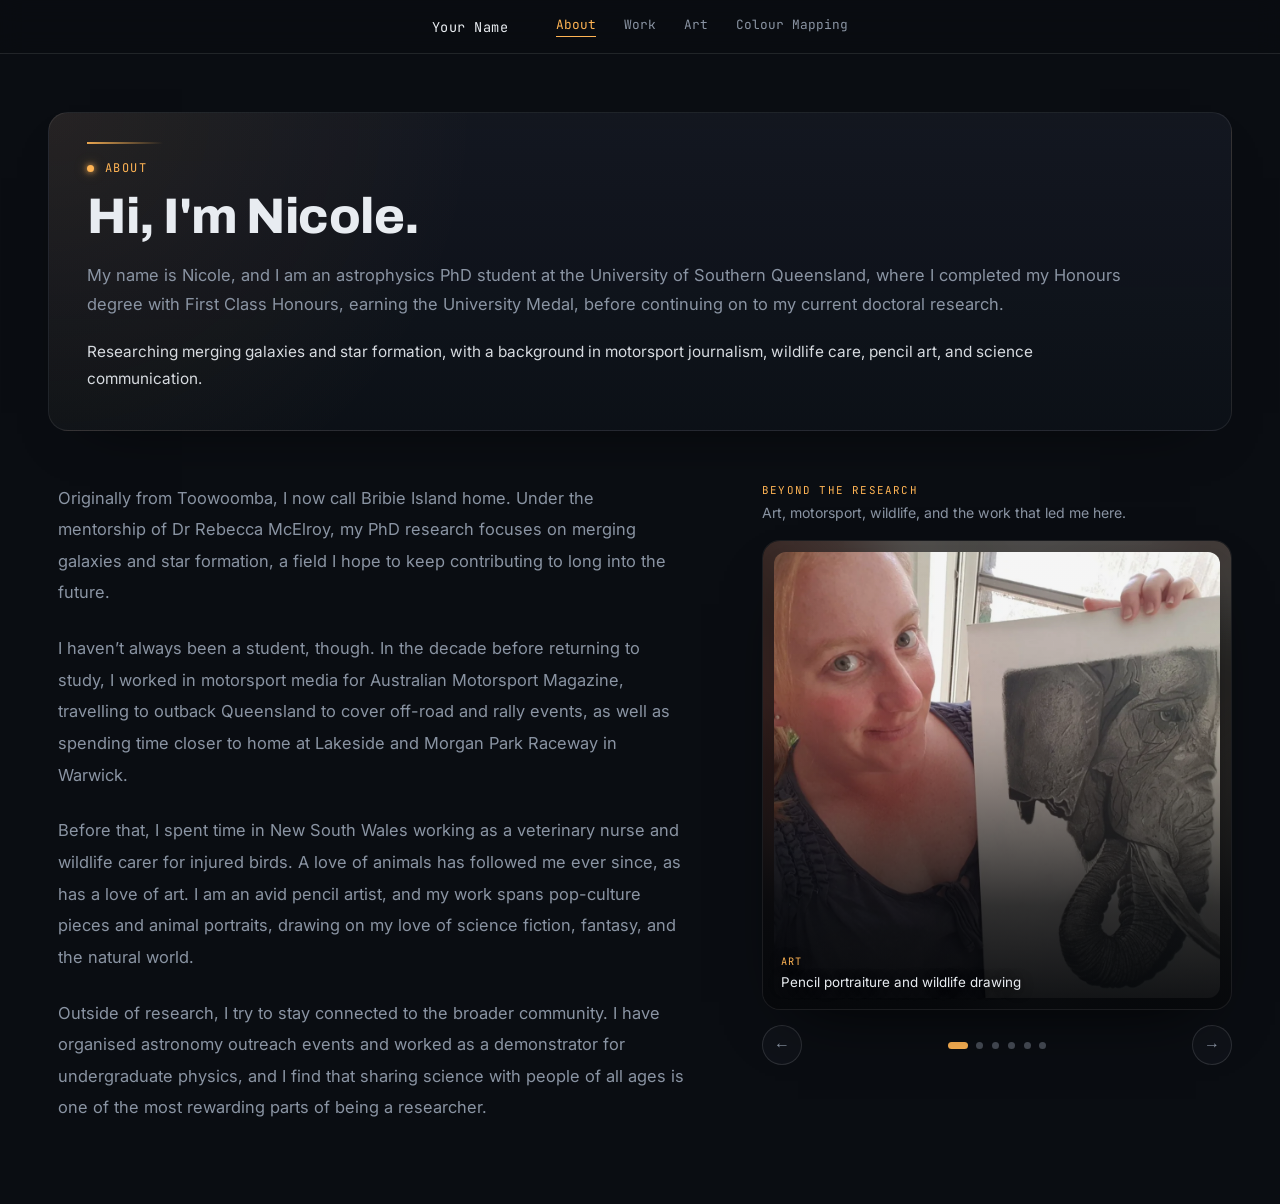
==== commit 9b8fc462: "Update styles for about section in about.html" ====
--- a/about.html
+++ b/about.html
@@ -88,18 +88,18 @@
 
         .about-v4 .about-v4-title {
             font-family: var(--font-heading);
-            font-weight: 700;
-            font-size: clamp(2.55rem, 3.1vw, 3.7rem);
-            line-height: 1.02;
-            letter-spacing: -0.02em;
+            font-weight: 800;
+            font-size: clamp(1.875rem, 4.4vw, 3.125rem);
+            line-height: 1.05;
+            letter-spacing: -0.01em;
             margin: 0 0 1.15rem;
         }
 
         .about-v4 .about-v4-lede {
             max-width: 1050px;
             color: var(--muted);
-            font-size: clamp(1.05rem, 0.55vw + 0.92rem, 1.22rem);
-            line-height: 1.78;
+            font-size: 16.5px;
+            line-height: 1.7;
             margin: 0 0 1.35rem;
         }
 
--- a/style.css
+++ b/style.css
@@ -275,10 +275,11 @@
 
 .page-title {
     font-family: var(--font-heading);
-    font-weight: 700;
-    font-size: 2.2rem;
-    letter-spacing: -0.02em;
-    margin-bottom: 1rem;
+    font-weight: 800;
+    font-size: clamp(1.875rem, 4.4vw, 3.125rem); /* 30px–50px, matches Colour Mapping's h1 */
+    line-height: 1.05;
+    letter-spacing: -0.01em;
+    margin-bottom: 1.1rem;
 }
 
 .page-lede {
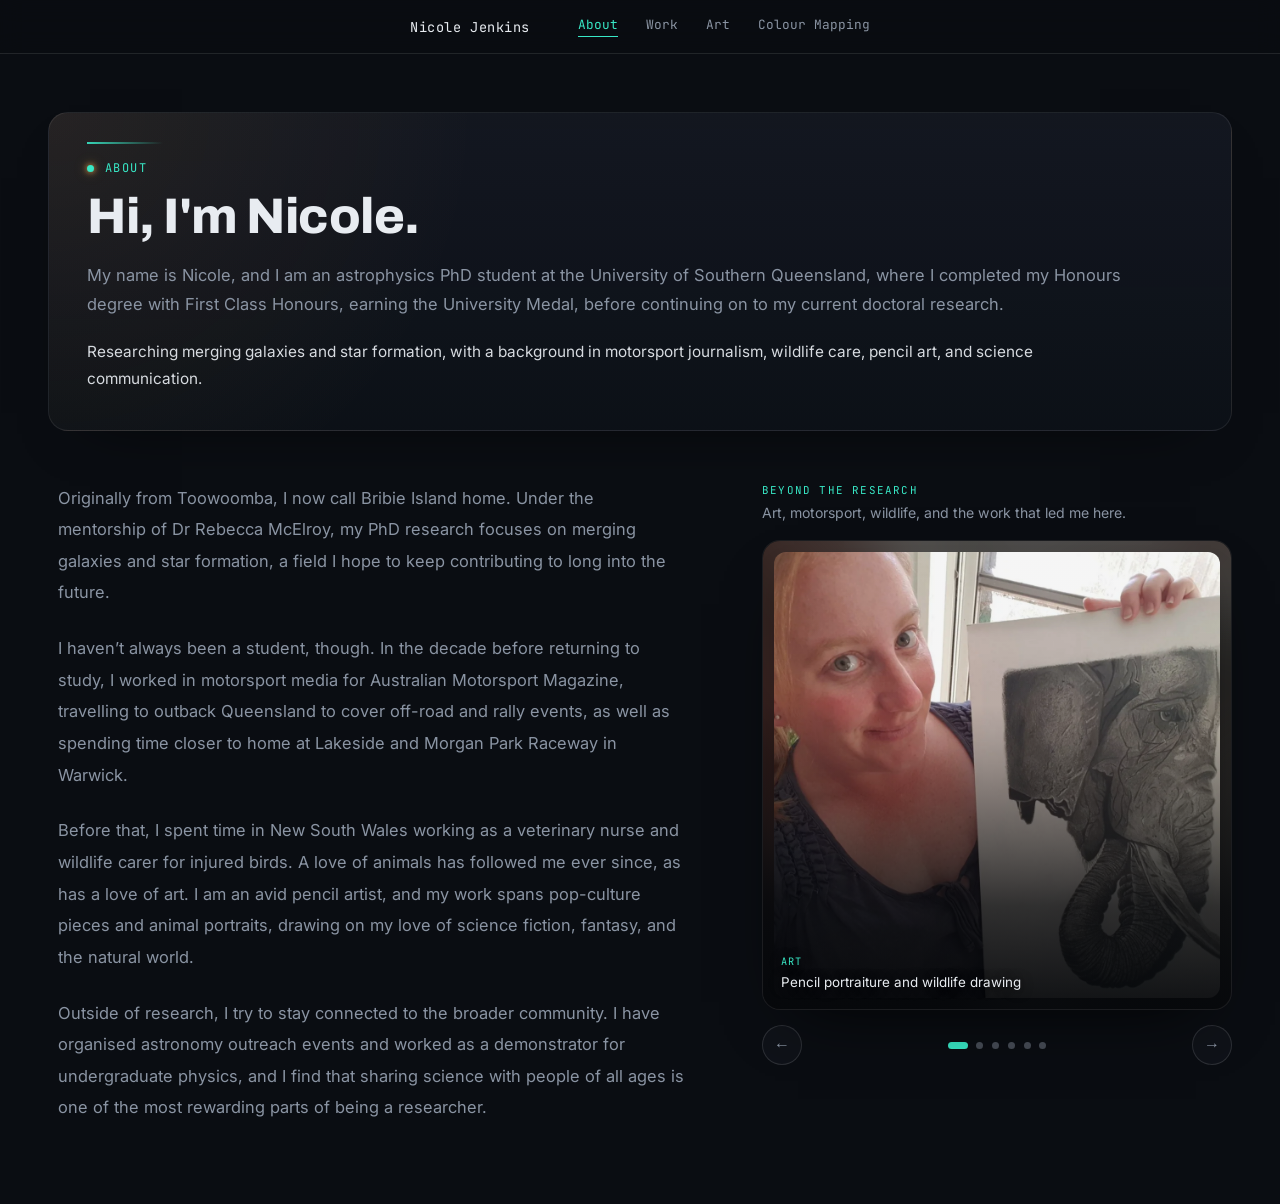
==== commit d3b39c3b: "Update about.html" ====
--- a/about.html
+++ b/about.html
@@ -334,7 +334,7 @@
             }
 
             .about-v4 .about-v4-title {
-                font-size: clamp(2.2rem, 8vw, 2.8rem);
+                font-size: clamp(1.75rem, 8vw, 2.25rem);
             }
 
             .about-v4 .about-v4-lede {
@@ -364,7 +364,7 @@
 <body class="about-v4">
     <header class="sitenav mono">
         <div class="sitenav-inner">
-            <a href="index.html" class="sitenav-logo">Your Name</a>
+            <a href="index.html" class="sitenav-logo">Nicole Jenkins</a>
             <nav class="sitenav-links" aria-label="Primary navigation">
                 <a href="about.html" class="active" aria-current="page">About</a>
                 <a href="work.html">Work</a>
--- a/style.css
+++ b/style.css
@@ -5,7 +5,7 @@
     --border-lit: rgba(255, 255, 255, 0.1);
     --text: #e8ecf1;
     --muted: #8a94a3;
-    --accent: #ffb454;
+    --accent: #38e8c6;
     --content-width: 1380px;
     
     --font-main: 'Inter', sans-serif;
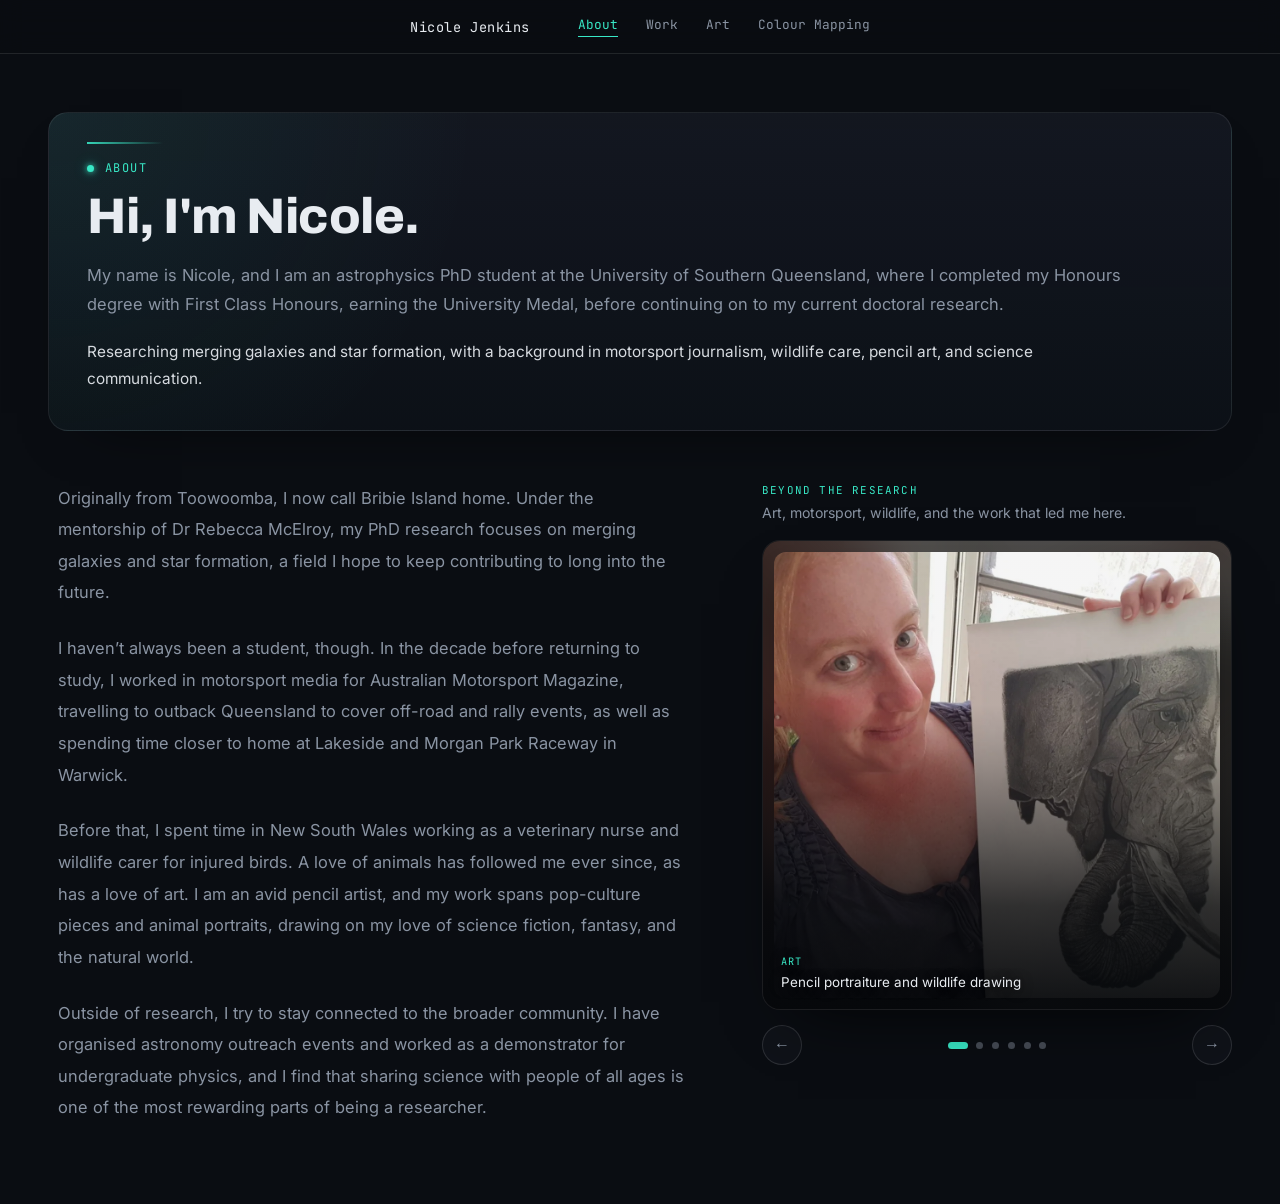
==== commit 70b31814: "Update about.html" ====
--- a/about.html
+++ b/about.html
@@ -40,7 +40,7 @@
             border: 1px solid rgba(255, 255, 255, 0.08);
             border-radius: 20px;
             background:
-                radial-gradient(circle at top left, rgba(255, 180, 84, 0.08), transparent 35%),
+                radial-gradient(circle at top left, rgba(var(--accent-rgb), 0.08), transparent 35%),
                 linear-gradient(180deg, rgba(20, 24, 33, 0.95), rgba(13, 17, 24, 0.91));
             box-shadow: 0 24px 60px -42px rgba(0, 0, 0, 0.85);
         }
@@ -52,7 +52,7 @@
             top: clamp(1.35rem, 2.3vw, 1.95rem);
             width: 76px;
             height: 2px;
-            background: linear-gradient(90deg, var(--accent), rgba(255, 180, 84, 0));
+            background: linear-gradient(90deg, var(--accent), rgba(var(--accent-rgb), 0));
             opacity: 0.9;
         }
 
@@ -82,8 +82,8 @@
             border-radius: 50%;
             background: var(--accent);
             box-shadow:
-                0 0 6px rgba(255, 180, 84, 0.95),
-                0 0 14px rgba(255, 180, 84, 0.4);
+                0 0 6px rgba(var(--accent-rgb), 0.95),
+                0 0 14px rgba(var(--accent-rgb), 0.4);
         }
 
         .about-v4 .about-v4-title {
@@ -179,7 +179,7 @@
         .about-v4 .about-v4-carousel:focus-visible {
             border-color: var(--accent);
             box-shadow:
-                0 0 0 3px rgba(255, 180, 84, 0.16),
+                0 0 0 3px rgba(var(--accent-rgb), 0.16),
                 0 28px 65px -36px rgba(0, 0, 0, 0.95);
         }
 
@@ -285,7 +285,7 @@
         .about-v4 .about-v4-arrow:focus-visible {
             color: var(--text);
             border-color: var(--accent);
-            background: rgba(255, 180, 84, 0.08);
+            background: rgba(var(--accent-rgb), 0.08);
             outline: none;
         }
 
--- a/style.css
+++ b/style.css
@@ -6,6 +6,7 @@
     --text: #e8ecf1;
     --muted: #8a94a3;
     --accent: #38e8c6;
+    --accent-rgb: 56, 232, 198;
     --content-width: 1380px;
     
     --font-main: 'Inter', sans-serif;
@@ -414,7 +415,7 @@
     border: 1px solid rgba(255, 255, 255, 0.08);
     border-radius: 20px;
     background:
-        radial-gradient(circle at top left, rgba(255, 180, 84, 0.075), transparent 34%),
+        radial-gradient(circle at top left, rgba(var(--accent-rgb), 0.075), transparent 34%),
         linear-gradient(180deg, rgba(20, 24, 33, 0.94), rgba(13, 17, 24, 0.9));
     box-shadow: 0 24px 60px -42px rgba(0, 0, 0, 0.82);
 }
@@ -426,7 +427,7 @@
     top: clamp(1.35rem, 2.4vw, 2rem);
     width: 76px;
     height: 2px;
-    background: linear-gradient(90deg, var(--accent), rgba(255, 180, 84, 0));
+    background: linear-gradient(90deg, var(--accent), rgba(var(--accent-rgb), 0));
     opacity: 0.88;
 }
 
@@ -525,7 +526,7 @@
 .about-carousel:focus-visible {
     border-color: var(--accent);
     box-shadow:
-        0 0 0 3px rgba(255, 180, 84, 0.16),
+        0 0 0 3px rgba(var(--accent-rgb), 0.16),
         0 28px 65px -36px rgba(0, 0, 0, 0.95);
 }
 
@@ -635,7 +636,7 @@
 .about-carousel-arrow:focus-visible {
     color: var(--text);
     border-color: var(--accent);
-    background: rgba(255, 180, 84, 0.08);
+    background: rgba(var(--accent-rgb), 0.08);
     transform: translateY(-1px);
     outline: none;
 }
@@ -665,7 +666,7 @@
 .about-carousel-dots button:hover,
 .about-carousel-dots button:focus-visible {
     opacity: 0.9;
-    outline: 2px solid rgba(255, 180, 84, 0.35);
+    outline: 2px solid rgba(var(--accent-rgb), 0.35);
     outline-offset: 3px;
 }
 
@@ -766,8 +767,8 @@
     border-radius: 50%;
     background: var(--accent);
     box-shadow:
-        0 0 6px rgba(255, 180, 84, 0.95),
-        0 0 14px rgba(255, 180, 84, 0.4);
+        0 0 6px rgba(var(--accent-rgb), 0.95),
+        0 0 14px rgba(var(--accent-rgb), 0.4);
 }
 /* =============================================================
    HOMEPAGE HERO - PROFILE + GALAXY SLIDESHOW
@@ -796,7 +797,7 @@
     text-align: left;
     border-radius: 22px;
     background:
-        radial-gradient(circle at top left, rgba(255, 180, 84, 0.09), transparent 34%),
+        radial-gradient(circle at top left, rgba(var(--accent-rgb), 0.09), transparent 34%),
         rgba(18, 22, 29, 0.52);
 }
 
@@ -823,8 +824,8 @@
     border-radius: 50%;
     background: var(--accent);
     box-shadow:
-        0 0 6px rgba(255, 180, 84, 0.95),
-        0 0 14px rgba(255, 180, 84, 0.4);
+        0 0 6px rgba(var(--accent-rgb), 0.95),
+        0 0 14px rgba(var(--accent-rgb), 0.4);
 }
 
 .home-identity {
@@ -886,7 +887,7 @@
 }
 
 .btn-secondary:hover {
-    background: rgba(255, 180, 84, 0.08);
+    background: rgba(var(--accent-rgb), 0.08);
     border-color: var(--accent);
     color: var(--text);
 }
@@ -993,7 +994,34 @@
     align-items: center;
     justify-content: center;
     gap: 0.55rem;
+}
+.home-galaxy-controls {
+    display: grid;
+    grid-template-columns: 40px 1fr 40px;
+    align-items: center;
+    gap: 0.8rem;
     margin-top: 0.95rem;
+}
+.home-galaxy-arrow {
+    width: 40px;
+    height: 40px;
+    display: inline-flex;
+    align-items: center;
+    justify-content: center;
+    border: 1px solid rgba(255, 255, 255, 0.12);
+    border-radius: 999px;
+    background: rgba(18, 22, 29, 0.72);
+    color: var(--muted);
+    cursor: pointer;
+    font-size: 1rem;
+    transition: color 0.2s ease, border-color 0.2s ease, background 0.2s ease;
+}
+.home-galaxy-arrow:hover,
+.home-galaxy-arrow:focus-visible {
+    color: var(--text);
+    border-color: var(--accent);
+    background: rgba(var(--accent-rgb), 0.08);
+    outline: none;
 }
 
 .home-galaxy-dots button {
@@ -1011,7 +1039,7 @@
 .home-galaxy-dots button:hover,
 .home-galaxy-dots button:focus-visible {
     opacity: 0.9;
-    outline: 2px solid rgba(255, 180, 84, 0.35);
+    outline: 2px solid rgba(var(--accent-rgb), 0.35);
     outline-offset: 3px;
 }
 
@@ -1069,3 +1097,24 @@
         transition: none;
     }
 }
+
+.home-now {
+    max-width: 620px;
+    padding-top: 1.1rem;
+    border-top: 1px solid var(--border-lit);
+}
+.home-now-label {
+    display: block;
+    color: var(--accent);
+    font-family: var(--font-mono);
+    font-size: 0.72rem;
+    letter-spacing: 0.1em;
+    text-transform: uppercase;
+    margin-bottom: 0.55rem;
+}
+.home-now p {
+    color: var(--muted);
+    font-size: 0.95rem;
+    line-height: 1.65;
+    margin: 0;
+}
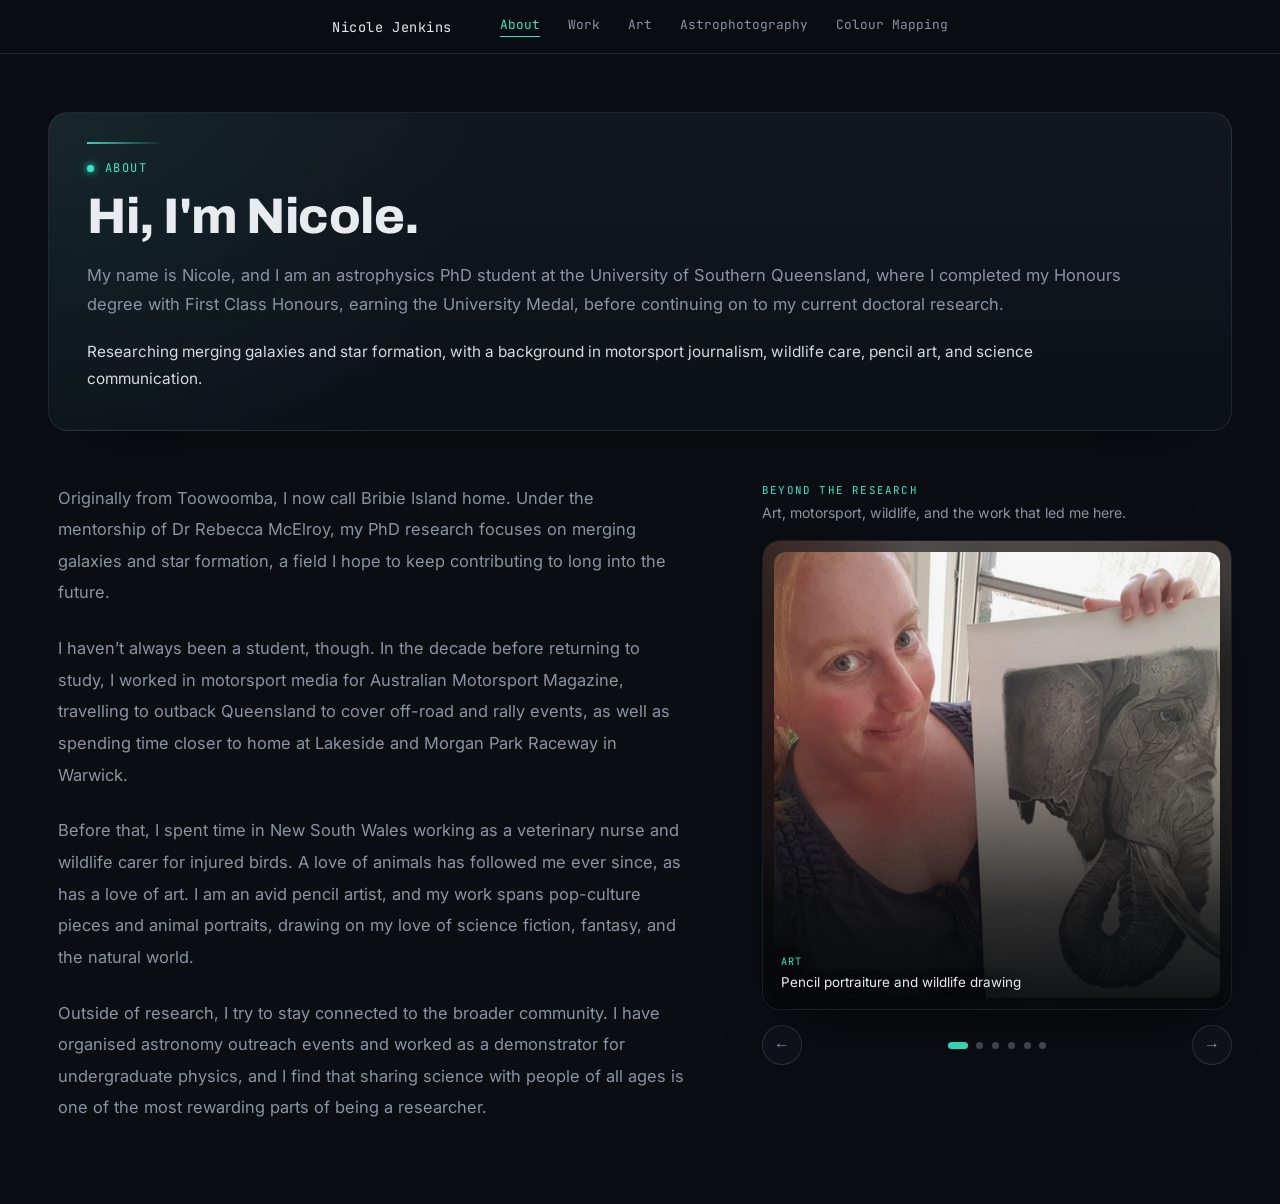
==== commit 647151cf: "Update about.html" ====
--- a/about.html
+++ b/about.html
@@ -369,6 +369,7 @@
                 <a href="about.html" class="active" aria-current="page">About</a>
                 <a href="work.html">Work</a>
                 <a href="art.html">Art</a>
+                <a href="astrophotography.html">Astrophotography</a>
                 <a href="channel_mapping.html">Colour Mapping</a>
             </nav>
         </div>
--- a/style.css
+++ b/style.css
@@ -400,6 +400,82 @@
 .btn-primary:hover {
     filter: brightness(1.08);
 }
+
+.btn-secondary {
+    display: inline-block;
+    background: transparent;
+    color: var(--text);
+    border: 1px solid var(--border-lit);
+    font-family: var(--font-mono);
+    font-size: 0.8rem;
+    font-weight: 600;
+    text-decoration: none;
+    padding: 0.65rem 1.3rem;
+    border-radius: 999px;
+    margin-top: 0.5rem;
+    transition: border-color 0.2s ease, background 0.2s ease, color 0.2s ease;
+}
+
+.btn-secondary:hover {
+    border-color: var(--accent);
+    color: var(--accent);
+    background: rgba(var(--accent-rgb), 0.06);
+}
+
+.home-actions {
+    display: flex;
+    flex-wrap: wrap;
+    align-items: center;
+    gap: 0.9rem;
+    margin-top: 1.4rem;
+}
+
+.home-socials {
+    display: flex;
+    align-items: center;
+    gap: 0.55rem;
+    margin-left: 0.2rem;
+    padding-left: 1rem;
+    border-left: 1px solid var(--border-lit);
+}
+
+.social-icon {
+    display: inline-flex;
+    align-items: center;
+    justify-content: center;
+    width: 38px;
+    height: 38px;
+    flex: 0 0 38px;
+    border-radius: 999px;
+    border: 1px solid var(--border-lit);
+    color: var(--muted);
+    text-decoration: none;
+    font-family: var(--font-mono);
+    font-size: 0.72rem;
+    font-weight: 700;
+    transition: color 0.2s ease, border-color 0.2s ease, background 0.2s ease;
+}
+
+.social-icon:hover,
+.social-icon:focus-visible {
+    color: var(--accent);
+    border-color: var(--accent);
+    background: rgba(var(--accent-rgb), 0.08);
+    outline: none;
+}
+
+.social-icon svg {
+    width: 16px;
+    height: 16px;
+}
+
+@media (max-width: 640px) {
+    .home-socials {
+        margin-left: 0;
+        padding-left: 0;
+        border-left: none;
+    }
+}
 /* =============================================================
    ABOUT PAGE - INTRO PANEL + BIOGRAPHY/SLIDESHOW
    ============================================================= */
@@ -788,9 +864,9 @@
 
 .glass-panel.home-hero {
     display: grid;
-    grid-template-columns: minmax(0, 1.1fr) minmax(320px, 460px);
-    gap: clamp(2rem, 5vw, 4rem);
-    align-items: center;
+    grid-template-columns: minmax(0, 1.08fr) minmax(320px, 460px);
+    gap: clamp(2rem, 5vw, 3.6rem);
+    align-items: stretch;
     width: 100%;
     max-width: none;
     padding: clamp(2rem, 3vw, 3rem);
@@ -803,6 +879,10 @@
 
 .home-copy {
     max-width: 760px;
+    display: flex;
+    flex-direction: column;
+    height: 100%;
+    min-height: 0;
 }
 
 .home-eyebrow {
@@ -813,7 +893,7 @@
     font-size: 0.75rem;
     letter-spacing: 0.12em;
     text-transform: uppercase;
-    margin-bottom: 1rem;
+    margin-bottom: 0.95rem;
 }
 
 .home-eyebrow::before {
@@ -831,14 +911,14 @@
 .home-identity {
     display: flex;
     align-items: center;
-    gap: 1.25rem;
-    margin-bottom: 1.2rem;
+    gap: 1.1rem;              /* tightened */
+    margin-bottom: 0.85rem;   /* tightened below identity row */
 }
 
 .home-body .profile-pic {
-    width: 104px;
-    height: 104px;
-    flex: 0 0 104px;
+    width: 110px;             /* slightly larger (you preferred larger) */
+    height: 110px;
+    flex: 0 0 110px;
     margin: 0;
     border: 2px solid rgba(255, 255, 255, 0.18);
     background-image: url('images/home/nicole-profile.webp');
@@ -847,53 +927,57 @@
 }
 
 .home-identity-copy .name {
-    margin-bottom: 0.45rem;
-    font-size: clamp(2.5rem, 4vw, 4rem);
-    line-height: 0.98;
+    margin-bottom: 0.35rem;
+    font-size: clamp(2.35rem, 3.35vw, 3.45rem); /* reduced */
+    line-height: 0.97;
+    letter-spacing: -0.016em;
 }
 
 .home-identity-copy .title {
     margin-bottom: 0;
-    font-size: 0.78rem;
-    line-height: 1.55;
+    font-size: 0.77rem;
+    line-height: 1.5;
 }
 
 .home-hero .bio {
     max-width: 720px;
-    margin-bottom: 1.9rem;
-    font-size: clamp(1.04rem, 1vw + 0.75rem, 1.2rem);
-    line-height: 1.82;
-}
-
-.home-actions {
-    display: flex;
-    flex-wrap: wrap;
-    gap: 0.9rem;
-    align-items: center;
-}
-
-.btn-secondary {
-    display: inline-block;
-    color: var(--text);
-    background: rgba(255, 255, 255, 0.04);
-    border: 1px solid var(--border-lit);
+    margin-bottom: 0;
+    font-size: clamp(1.02rem, 0.8vw + 0.78rem, 1.12rem);
+    line-height: 1.68; /* reduced from 1.82 */
+}
+
+.home-now {
+    max-width: 620px;
+    border-top: 1px solid var(--border-lit);
+    margin-top: 2.05rem;  /* divider spacing from paragraph 1 */
+    margin-bottom: 0;
+    padding-top: 1.05rem; /* divider spacing to paragraph 2 heading */
+}
+
+.home-now-label {
+    display: block;
+    color: var(--accent);
     font-family: var(--font-mono);
-    font-size: 0.8rem;
-    font-weight: 600;
-    text-decoration: none;
-    padding: 0.7rem 1.3rem;
-    border-radius: 999px;
-    transition: background 0.2s ease, border-color 0.2s ease, color 0.2s ease;
-}
-
-.btn-secondary:hover {
-    background: rgba(var(--accent-rgb), 0.08);
-    border-color: var(--accent);
-    color: var(--text);
-}
-
+    font-size: 0.72rem;
+    letter-spacing: 0.1em;
+    text-transform: uppercase;
+    margin-top: 0;
+    margin-bottom: 0.52rem;
+}
+
+.home-now p {
+    color: var(--muted);
+    font-size: 0.95rem;
+    line-height: 1.58;
+    margin: 0;
+}
+
+/* Right column */
 .home-galaxy-panel {
     width: 100%;
+    display: flex;
+    flex-direction: column;
+    height: 100%;
 }
 
 .home-galaxy-heading {
@@ -911,7 +995,7 @@
 .home-galaxy-heading p {
     color: var(--muted);
     font-size: 0.9rem;
-    line-height: 1.6;
+    line-height: 1.56;
 }
 
 .home-galaxy-carousel {
@@ -942,15 +1026,11 @@
     position: absolute;
     inset: 0;
     background:
-        radial-gradient(circle at 30% 25%, rgba(255, 255, 255, 0.12), transparent 22%),
-        radial-gradient(circle at 68% 42%, rgba(255, 200, 120, 0.15), transparent 24%),
-        radial-gradient(circle at 50% 70%, rgba(90, 130, 255, 0.12), transparent 28%),
-        linear-gradient(180deg, rgba(9, 12, 18, 0.4), rgba(5, 7, 10, 0.82)),
         var(--slide-image);
     background-color: #090c14;
     background-position: center;
     background-size: cover;
-    filter: saturate(1.02);
+    filter: saturate(1.04);
     transform: scale(1.01);
 }
 
@@ -961,9 +1041,9 @@
     background:
         linear-gradient(
             to bottom,
-            rgba(5, 7, 10, 0.08) 38%,
-            rgba(5, 7, 10, 0.84) 88%,
-            rgba(5, 7, 10, 0.96) 100%
+            rgba(5, 7, 10, 0) 60%,
+            rgba(5, 7, 10, 0.65) 90%,
+            rgba(5, 7, 10, 0.88) 100%
         );
     pointer-events: none;
 }
@@ -989,19 +1069,22 @@
     margin-bottom: 0.2rem;
 }
 
-.home-galaxy-dots {
-    display: flex;
-    align-items: center;
-    justify-content: center;
-    gap: 0.55rem;
-}
 .home-galaxy-controls {
     display: grid;
     grid-template-columns: 40px 1fr 40px;
     align-items: center;
     gap: 0.8rem;
-    margin-top: 0.95rem;
-}
+    margin-top: auto;
+    padding-top: 0.95rem;
+}
+
+.home-galaxy-dots {
+    display: flex;
+    align-items: center;
+    justify-content: center;
+    gap: 0.55rem;
+}
+
 .home-galaxy-arrow {
     width: 40px;
     height: 40px;
@@ -1016,6 +1099,7 @@
     font-size: 1rem;
     transition: color 0.2s ease, border-color 0.2s ease, background 0.2s ease;
 }
+
 .home-galaxy-arrow:hover,
 .home-galaxy-arrow:focus-visible {
     color: var(--text);
@@ -1055,6 +1139,21 @@
         align-items: start;
     }
 
+    .home-copy,
+    .home-galaxy-panel {
+        height: auto;
+    }
+
+    .home-now {
+        margin-top: 1.5rem;
+        margin-bottom: 0;
+    }
+
+    .home-galaxy-controls {
+        margin-top: 0.95rem;
+        padding-top: 0;
+    }
+
     .home-galaxy-carousel {
         min-height: 360px;
     }
@@ -1072,18 +1171,18 @@
     .home-identity {
         flex-direction: column;
         align-items: flex-start;
-        gap: 1rem;
+        gap: 0.9rem;
     }
 
     .home-body .profile-pic {
-        width: 88px;
-        height: 88px;
-        flex-basis: 88px;
+        width: 92px;
+        height: 92px;
+        flex-basis: 92px;
     }
 
     .home-hero .bio {
         font-size: 1rem;
-        line-height: 1.75;
+        line-height: 1.65;
     }
 
     .home-galaxy-carousel {
@@ -1097,24 +1196,3 @@
         transition: none;
     }
 }
-
-.home-now {
-    max-width: 620px;
-    padding-top: 1.1rem;
-    border-top: 1px solid var(--border-lit);
-}
-.home-now-label {
-    display: block;
-    color: var(--accent);
-    font-family: var(--font-mono);
-    font-size: 0.72rem;
-    letter-spacing: 0.1em;
-    text-transform: uppercase;
-    margin-bottom: 0.55rem;
-}
-.home-now p {
-    color: var(--muted);
-    font-size: 0.95rem;
-    line-height: 1.65;
-    margin: 0;
-}
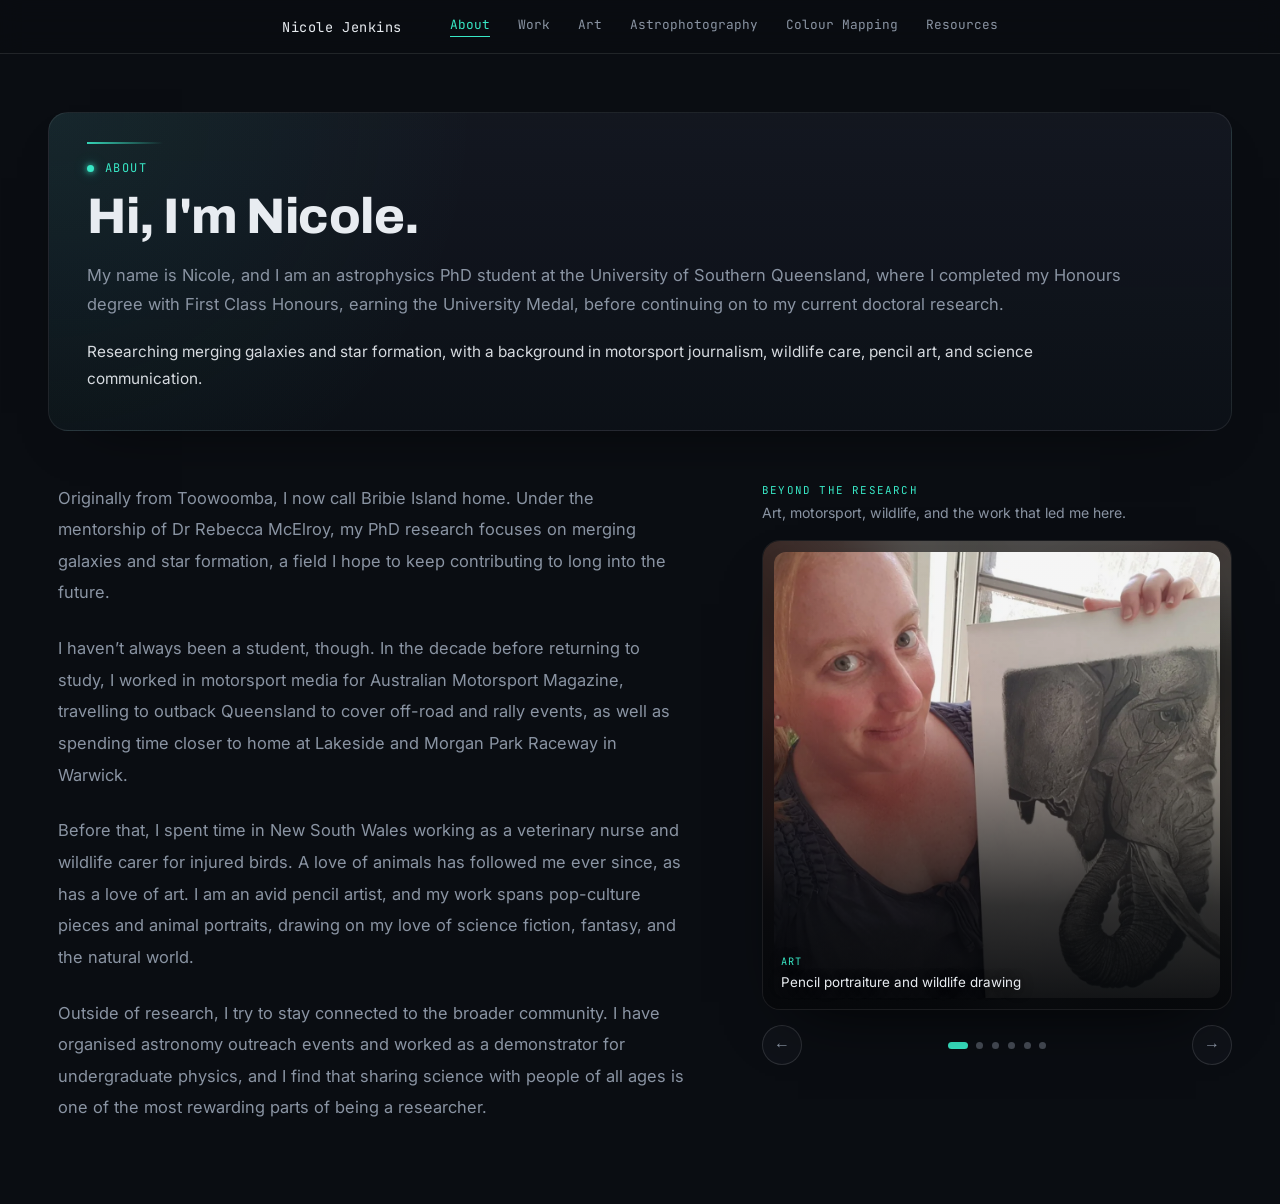
==== commit ac97e8ed: "Add 'Resources' link to navigation in about.html" ====
--- a/about.html
+++ b/about.html
@@ -371,6 +371,7 @@
                 <a href="art.html">Art</a>
                 <a href="astrophotography.html">Astrophotography</a>
                 <a href="channel_mapping.html">Colour Mapping</a>
+                <a href="resources.html">Resources</a>
             </nav>
         </div>
     </header>
--- a/style.css
+++ b/style.css
@@ -354,6 +354,41 @@
     padding: 0.2rem 0.6rem;
 }
 
+.work-card p a {
+    color: var(--accent);
+    text-decoration: underline;
+    text-decoration-color: rgba(var(--accent-rgb), 0.4);
+}
+
+.work-card p a:hover {
+    color: var(--text);
+}
+
+/* --- Work cards as links --- */
+.work-card {
+    display: block;
+    text-decoration: none;
+    color: inherit;
+    transition: border-color 0.2s ease, transform 0.2s ease, background 0.2s ease;
+}
+
+.work-card:hover,
+.work-card:focus-visible {
+    border-color: var(--accent);
+    background: rgba(255, 255, 255, 0.03);
+    transform: translateY(-2px);
+    outline: none;
+}
+
+.work-card-cta {
+    display: inline-block;
+    margin-top: 0.9rem;
+    font-family: var(--font-mono);
+    font-size: 0.75rem;
+    color: var(--accent);
+    letter-spacing: 0.02em;
+}
+
 /* --- Art grid --- */
 .art-grid {
     display: grid;
